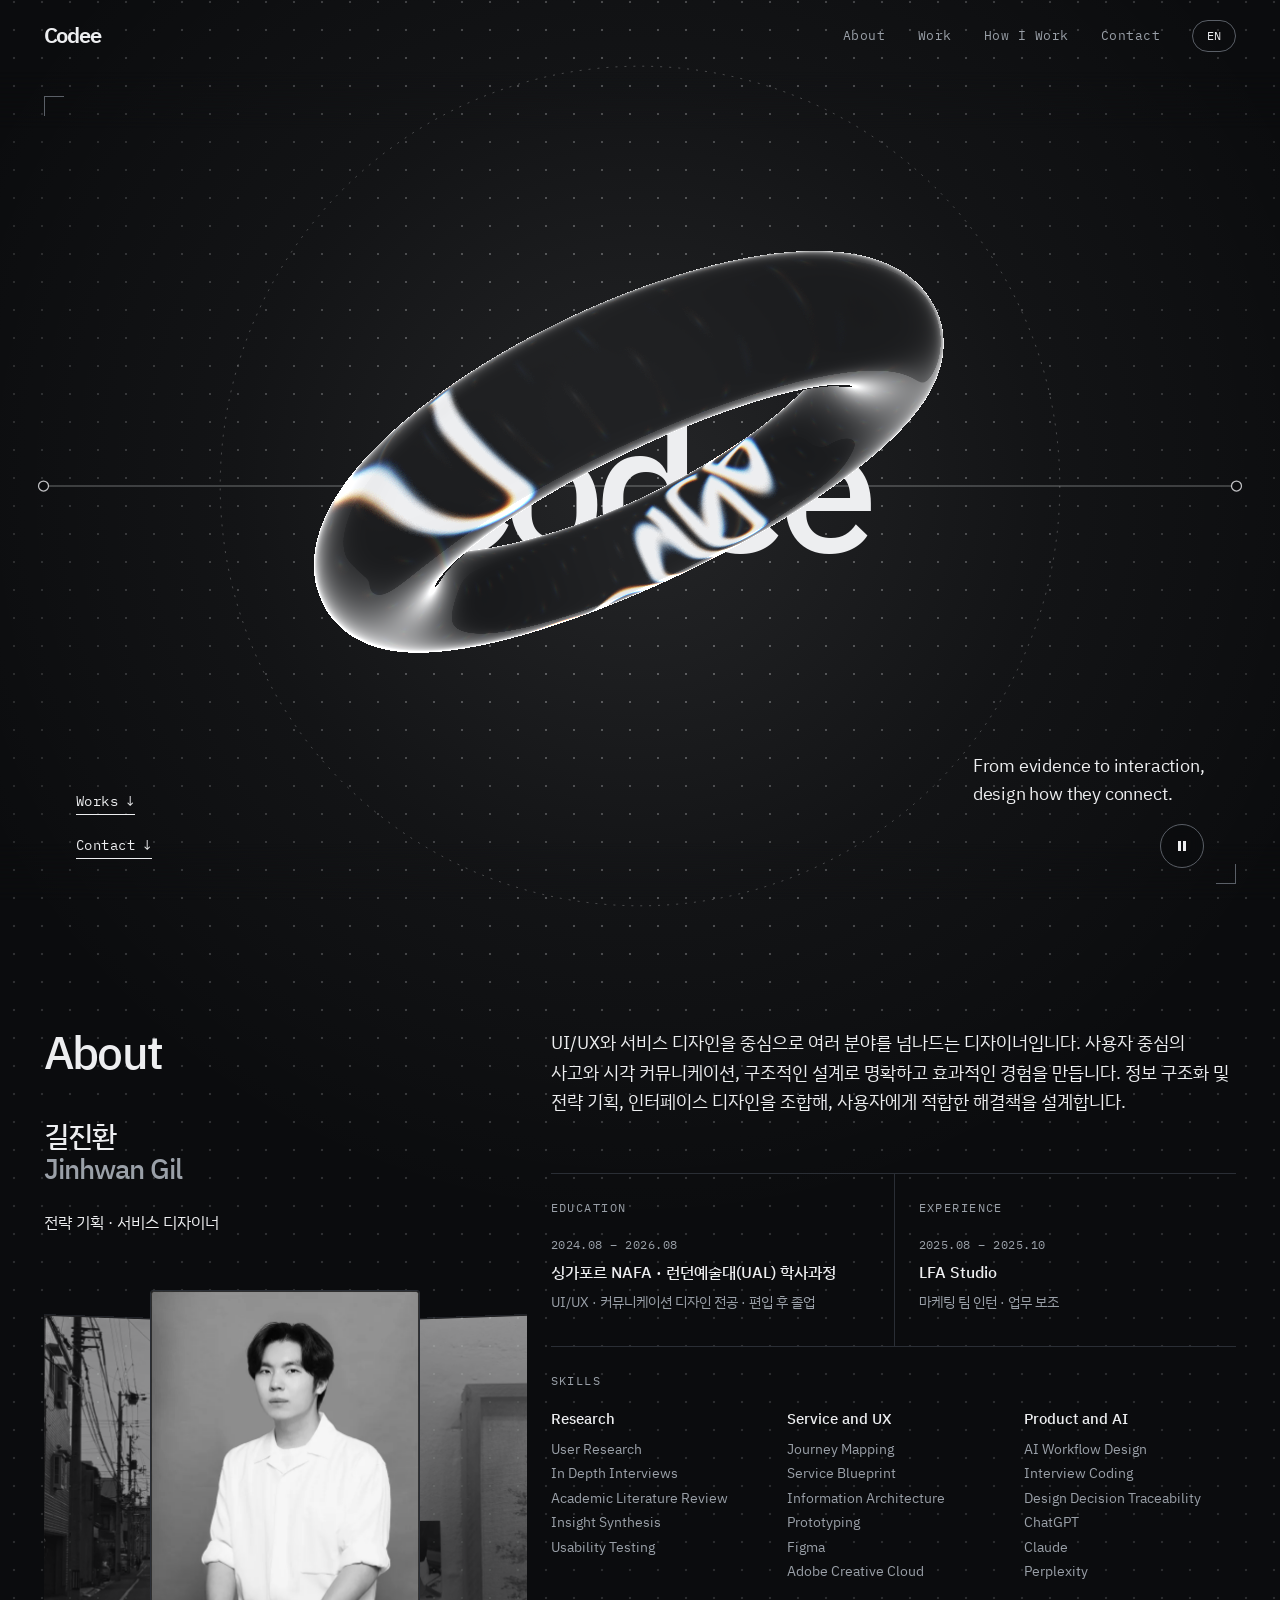
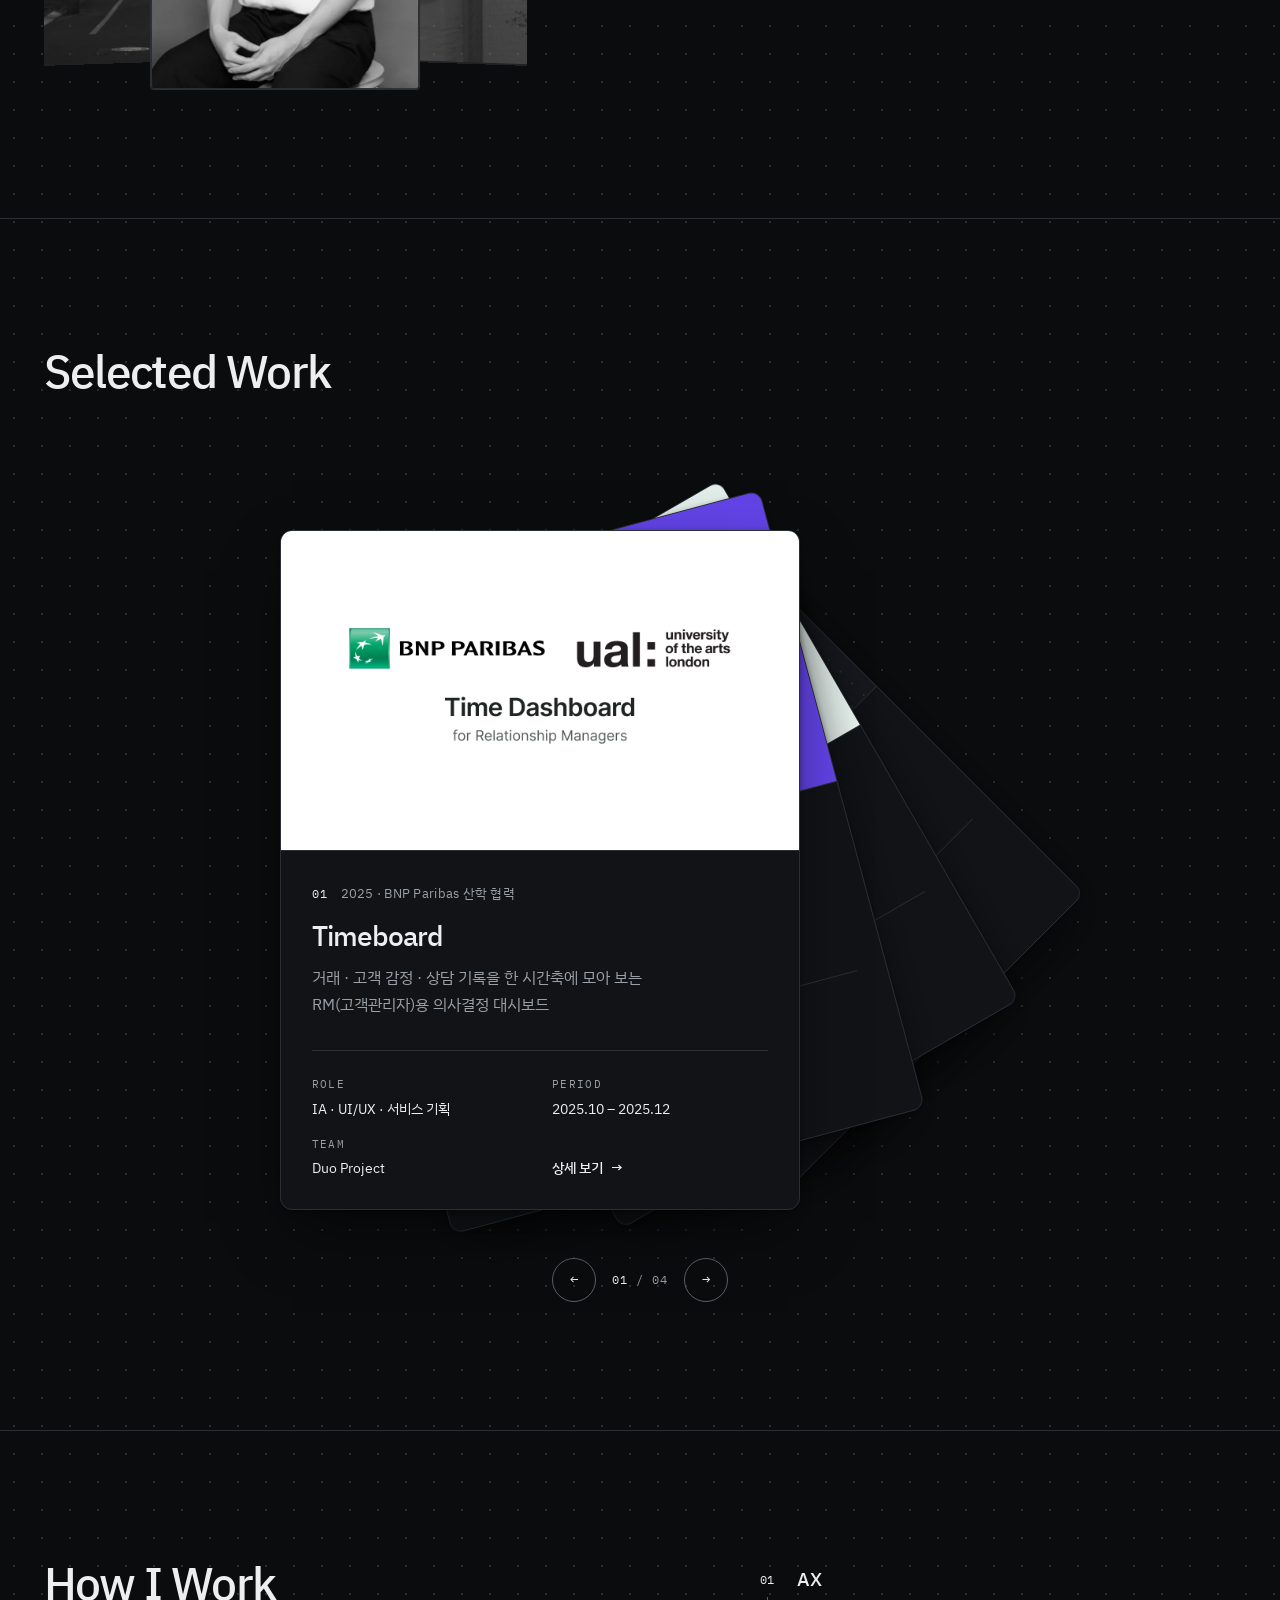
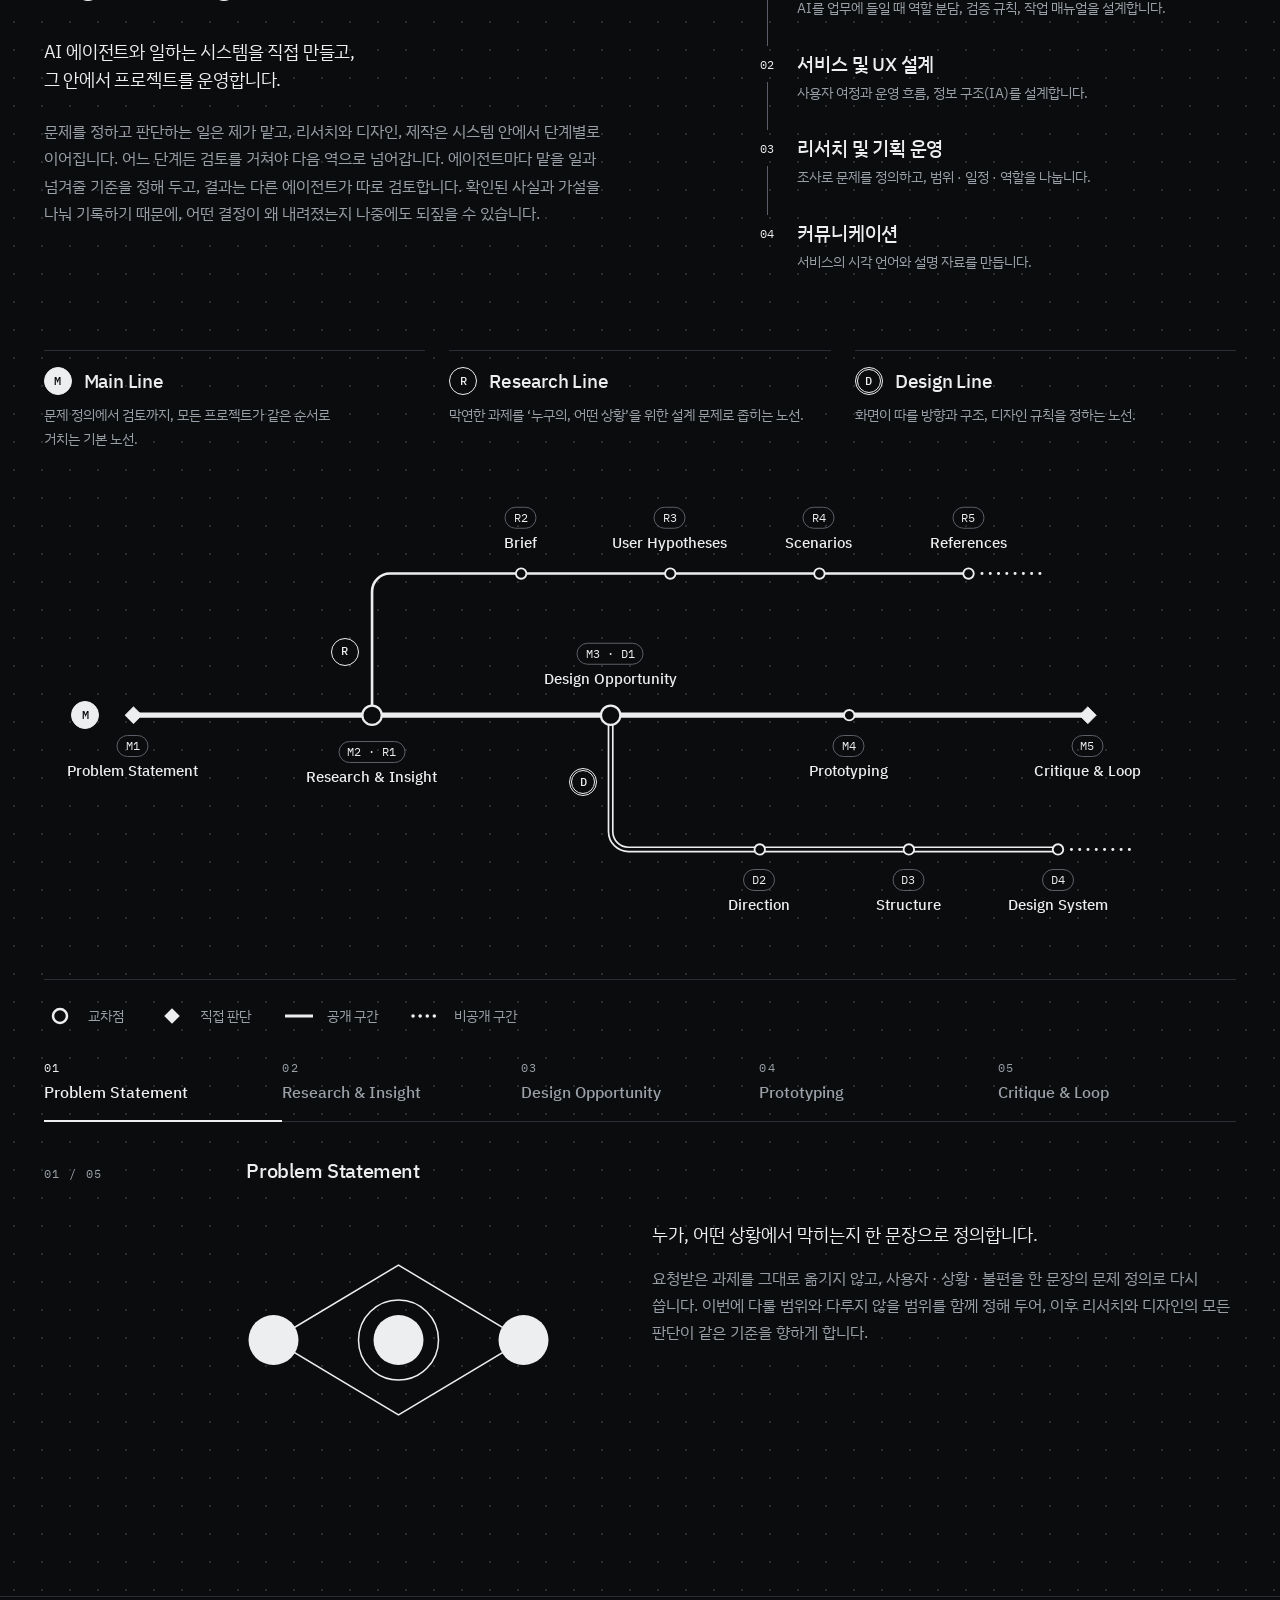
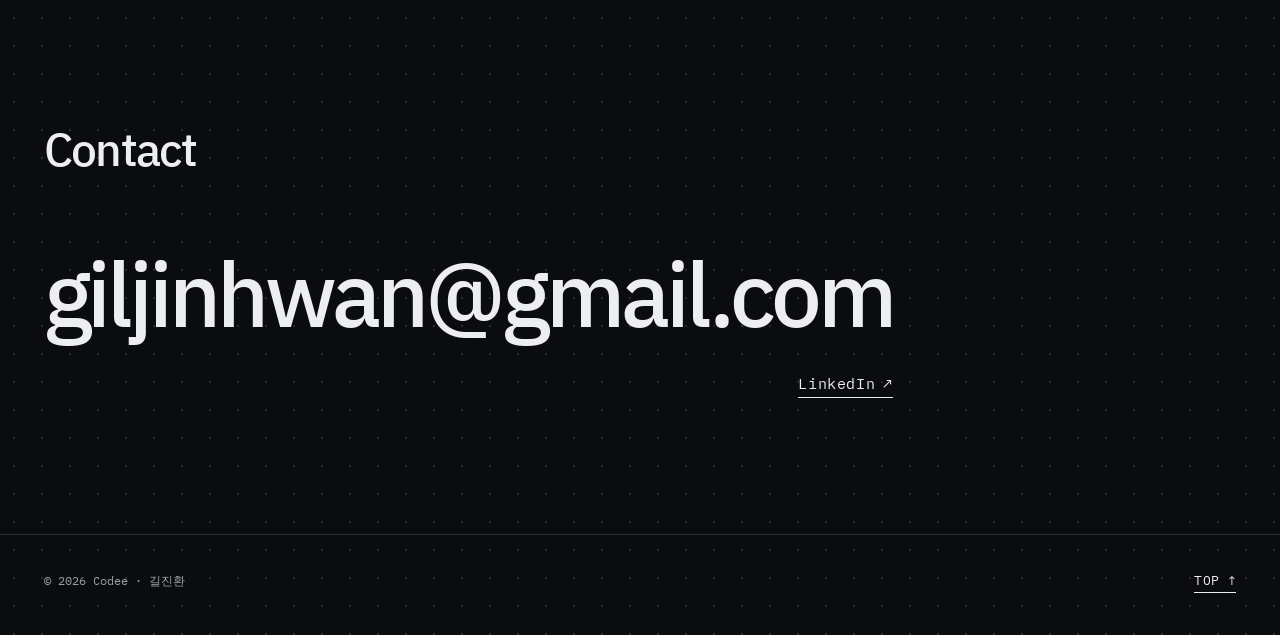
==== index.html @ a47cee91 "Publish Codee site Co-Authored-By: Claude Opus 5.5 <noreply@anthropic.com>" ====
<!doctype html>
<html lang="ko">
<head>
  <meta charset="utf-8">
  <meta name="viewport" content="width=device-width, initial-scale=1">
  <meta name="color-scheme" content="dark">
  <meta name="theme-color" content="#0B0C0E">
  <title>Codee — 길진환 · 전략 기획 · 서비스 디자이너</title>
  <meta name="description" content="문제의 근거부터 화면의 흐름까지, 연결을 설계합니다.">
  <meta property="og:type" content="website">
  <meta property="og:title" content="Codee — 길진환 · 전략 기획 · 서비스 디자이너">
  <meta property="og:description" content="문제의 근거부터 화면의 흐름까지, 연결을 설계합니다.">
  <meta property="og:locale" content="ko_KR">
  <meta property="og:url" content="https://jinhwan-ship-it.github.io/Codee_-Website/">
  <link rel="canonical" href="https://jinhwan-ship-it.github.io/Codee_-Website/">
  <link rel="alternate" hreflang="ko" href="https://jinhwan-ship-it.github.io/Codee_-Website/">
  <link rel="alternate" hreflang="en" href="https://jinhwan-ship-it.github.io/Codee_-Website/en/">
  <link rel="preconnect" href="https://fonts.googleapis.com">
  <link rel="preconnect" href="https://fonts.gstatic.com" crossorigin>
  <link rel="stylesheet" href="https://fonts.googleapis.com/css2?family=IBM+Plex+Mono:wght@400;500&family=IBM+Plex+Sans+KR:wght@400;500;600&display=swap">
  <link rel="stylesheet" href="assets/css/tokens.css">
  <link rel="stylesheet" href="assets/css/base.css">
  <link rel="stylesheet" href="assets/css/layout.css">
  <link rel="stylesheet" href="assets/css/motion.css">
  <script>document.documentElement.classList.add('js');</script>
</head>
<body>
  <a class="skip-link" href="#main">본문으로 건너뛰기</a>

  <header class="site-header" data-header>
    <div class="shell site-header__inner">
      <a class="wordmark" href="#top" aria-label="Codee 처음으로">Codee</a>
      <button class="menu-toggle" type="button" aria-expanded="false" aria-controls="site-nav" data-menu-toggle data-label-open="메뉴" data-label-close="닫기">
        <span class="menu-toggle__label">메뉴</span>
        <span class="menu-toggle__icon" aria-hidden="true"></span>
      </button>
      <nav class="site-nav" id="site-nav" aria-label="주 메뉴" data-menu>
        <ul class="site-nav__list">
          <li><a href="#about" data-nav>About</a></li>
          <li><a href="#work" data-nav>Work</a></li>
          <li><a href="#how" data-nav>How I Work</a></li>
          <li><a href="#contact" data-nav>Contact</a></li>
        </ul>
        <a class="lang-switch" href="en/" hreflang="en" lang="en"><span class="visually-hidden">English version — </span>EN</a>
      </nav>
    </div>
  </header>

  <main id="main">
    <section class="hero" id="top" aria-labelledby="hero-title" data-hero>
      <div class="hero__stage" data-glass-stage aria-hidden="true">
        <canvas class="hero__canvas" data-glass-canvas></canvas>
        <div class="hero__fallback" data-glass-fallback>
          <span class="hero__ring"></span>
        </div>
        <div class="hero__grab" data-glass-grab></div>
      </div>
      <h1 class="hero__title" id="hero-title" data-hero-title>Codee</h1>

      <div class="shell hero__frame">
        <p class="hero__lead" lang="en"><span class="line">From evidence to interaction,</span> <span class="line">design how they connect.</span></p>
        <ul class="hero__links">
          <li><a class="text-link" href="#work">Works<span aria-hidden="true">↓</span></a></li>
          <li><a class="text-link" href="#contact">Contact<span aria-hidden="true">↓</span></a></li>
        </ul>
        <button class="motion-toggle" type="button" aria-label="배경 모션 정지" data-motion-toggle data-label-pause="배경 모션 정지" data-label-play="배경 모션 재생" hidden>
          <span class="motion-toggle__icon" aria-hidden="true"></span>
        </button>
      </div>
    </section>

    <section class="section" id="about" aria-labelledby="about-title">
      <div class="shell profile">
        <div class="profile__id">
          <h2 class="section-title" id="about-title">About</h2>
          <p class="profile__name">길진환</p>
          <p class="profile__name-sub" lang="en">Jinhwan Gil</p>
          <p class="profile__role">전략 기획&nbsp;· 서비스 디자이너</p>
          <div class="gallery" data-gallery aria-hidden="true">
            <div class="gallery__card" data-gallery-card><img src="assets/img/about/photo-01.webp" alt="" width="270" height="400" loading="lazy" decoding="async" draggable="false"></div><div class="gallery__card" data-gallery-card><img src="assets/img/about/photo-02.webp" alt="" width="270" height="400" loading="lazy" decoding="async" draggable="false"></div><div class="gallery__card" data-gallery-card><img src="assets/img/about/photo-03.webp" alt="" width="270" height="400" loading="lazy" decoding="async" draggable="false"></div><div class="gallery__card" data-gallery-card><img src="assets/img/about/photo-04.webp" alt="" width="270" height="400" loading="lazy" decoding="async" draggable="false"></div><div class="gallery__card" data-gallery-card><img src="assets/img/about/photo-05.webp" alt="" width="270" height="400" loading="lazy" decoding="async" draggable="false"></div>
          </div>
        </div>
        <div class="profile__body">
          <p class="profile__desc">UI/UX와 서비스 디자인을 중심으로 여러 분야를 넘나드는 디자이너입니다. 사용자 중심의 사고와 시각 커뮤니케이션, 구조적인 설계로 명확하고 효과적인 경험을 만듭니다. 정보 구조화 및 전략 기획, 인터페이스 디자인을 조합해, 사용자에게 적합한 해결책을&nbsp;설계합니다.</p>
          <div class="profile__grid">
              <div class="profile__cell">
                <h3 class="profile__label">Education</h3>
                <p class="profile__period">2024.08 – 2026.08</p>
                <p class="profile__main">싱가포르 NAFA&nbsp;· <span class="nobr">런던예술대(UAL)</span>&nbsp;학사과정</p>
                <p class="profile__sub">UI/UX&nbsp;· 커뮤니케이션 디자인 전공&nbsp;· 편입&nbsp;후&nbsp;졸업</p>
              </div>
              <div class="profile__cell">
                <h3 class="profile__label">Experience</h3>
                <p class="profile__period">2025.08 – 2025.10</p>
                <p class="profile__main">LFA&nbsp;Studio</p>
                <p class="profile__sub">마케팅 팀 인턴&nbsp;· 업무&nbsp;보조</p>
              </div>
              <div class="profile__cell profile__cell--wide">
                <h3 class="profile__label">Skills</h3>
                <dl class="skills">
                  <div class="skills__group">
                    <dt>Research</dt>
                    <dd><ul class="skills__items"><li>User Research</li><li>In Depth Interviews</li><li>Academic Literature Review</li><li>Insight Synthesis</li><li>Usability Testing</li></ul></dd>
                  </div>
                  <div class="skills__group">
                    <dt>Service and UX</dt>
                    <dd><ul class="skills__items"><li>Journey Mapping</li><li>Service Blueprint</li><li>Information Architecture</li><li>Prototyping</li><li>Figma</li><li>Adobe Creative Cloud</li></ul></dd>
                  </div>
                  <div class="skills__group">
                    <dt>Product and AI</dt>
                    <dd><ul class="skills__items"><li>AI Workflow Design</li><li>Interview Coding</li><li>Design Decision Traceability</li><li>ChatGPT</li><li>Claude</li><li>Perplexity</li></ul></dd>
                  </div>
                </dl>
              </div>
          </div>
        </div>
      </div>
    </section>

    <section class="section" id="work" aria-labelledby="work-title">
      <div class="shell">
        <header class="section-head">
          <h2 class="section-title" id="work-title">Selected Work</h2>
        </header>

        <div class="work-stage" data-stack-stage>
          <ol class="work-list" data-stack>
          <li class="work-card">
            <div class="work-card__link work-card__link--viewer">
              <div class="work-card__media thumb" data-thumb><picture><source media="(max-width: 560px)" srcset="assets/img/work/timeboard/thumb-mobile.png" width="696" height="435"><img src="assets/img/work/timeboard/thumb.png" alt="BNP Paribas · UAL — Time Dashboard for Relationship Managers" width="1314" height="820" loading="lazy" decoding="async" draggable="false" data-slot></picture></div>
              <div class="work-card__body">
                <p class="work-card__index"><span aria-hidden="true">01</span>2025&nbsp;· BNP Paribas 산학&nbsp;협력</p>
                <h3 class="work-card__title">Timeboard</h3>
                <p class="work-card__summary"><span class="line">거래&nbsp;· 고객 감정&nbsp;· 상담 기록을 한&nbsp;시간축에 모아 보는</span> <span class="line"><span class="nowrap">RM(고객관리자)용</span> 의사결정&nbsp;대시보드</span></p>
                <div class="meta">
                  <dl class="meta__list"><div><dt>Role</dt><dd>IA&nbsp;· UI/UX&nbsp;· 서비스 기획</dd></div><div><dt>Period</dt><dd>2025.10 – 2025.12</dd></div><div><dt>Team</dt><dd>Duo Project</dd></div></dl>
                  <button class="work-card__more" type="button" data-viewer-open="timeboard" aria-haspopup="dialog">상세 보기<span class="work-card__arrow" aria-hidden="true">→</span></button>
                </div>
              </div>
            </div>
          </li>
          <li class="work-card">
            <div class="work-card__link work-card__link--viewer">
              <div class="work-card__media thumb" data-thumb><picture><source media="(max-width: 560px)" srcset="assets/img/work/joyn/thumb-mobile.png" width="696" height="435"><img src="assets/img/work/joyn/thumb.png" alt="Joyn — International Student Community Platform" width="1314" height="820" loading="lazy" decoding="async" draggable="false" data-slot></picture></div>
              <div class="work-card__body">
                <p class="work-card__index"><span aria-hidden="true">02</span>2026&nbsp;· 개인&nbsp;프로젝트</p>
                <h3 class="work-card__title">Joyn</h3>
                <p class="work-card__summary"><span class="line">유학생 3–5명이 일주일을 함께 보내고,</span> <span class="line">다음 주에도 함께할지 직접 정하는&nbsp;서비스</span></p>
                <div class="meta">
                  <dl class="meta__list"><div><dt>Role</dt><dd>서비스 디자인&nbsp;· UI/UX&nbsp;· 프로토타입</dd></div><div><dt>Period</dt><dd>2026.01 – 2026.04</dd></div><div><dt>Team</dt><dd>Solo Project</dd></div></dl>
                  <button class="work-card__more" type="button" data-viewer-open="joyn" aria-haspopup="dialog">상세 보기<span class="work-card__arrow" aria-hidden="true">→</span></button>
                </div>
              </div>
            </div>
          </li>
          <li class="work-card">
            <div class="work-card__link work-card__link--viewer">
              <div class="work-card__media thumb" data-thumb><picture><source media="(max-width: 560px)" srcset="assets/img/work/dogta/thumb-mobile.png" width="696" height="435"><img src="assets/img/work/dogta/thumb.png" alt="DogTa — Pet Care Service Project" width="1314" height="820" loading="lazy" decoding="async" draggable="false" data-slot></picture></div>
              <div class="work-card__body">
                <p class="work-card__index"><span aria-hidden="true">03</span>2026&nbsp;· 개인&nbsp;프로젝트</p>
                <h3 class="work-card__title">Dogta</h3>
                <p class="work-card__summary"><span class="line">훈련 기록에 설명과 질문을 연결해</span> <span class="line">보호자와 훈련사의 소통을 돕는 반려동물&nbsp;서비스</span></p>
                <div class="meta">
                  <dl class="meta__list"><div><dt>Role</dt><dd>서비스 디자인&nbsp;· UX 플로&nbsp;· 프로토타입</dd></div><div><dt>Period</dt><dd>2026.08 – 2026.09</dd></div><div><dt>Team</dt><dd>Solo Project</dd></div></dl>
                  <button class="work-card__more" type="button" data-viewer-open="dogta" aria-haspopup="dialog">상세 보기<span class="work-card__arrow" aria-hidden="true">→</span></button>
                </div>
              </div>
            </div>
          </li>
          <li class="work-card">
            <div class="work-card__link work-card__link--viewer">
              <div class="work-card__media thumb is-empty"></div>
              <div class="work-card__body">
                <p class="work-card__index"><span aria-hidden="true">04</span></p>
                <h3 class="work-card__title">Routeree</h3>
                <p class="work-card__summary">Lorem auriosm is making so waiting a&nbsp;moment</p>
                <div class="meta">
                  <dl class="meta__list"><div><dt>Role</dt><dd></dd></div><div><dt>Period</dt><dd></dd></div><div><dt>Team</dt><dd></dd></div></dl>
                  <button class="work-card__more" type="button" data-viewer-open="routeree" aria-haspopup="dialog">상세 보기<span class="work-card__arrow" aria-hidden="true">→</span></button>
                </div>
              </div>
            </div>
          </li>
          </ol>
          <div class="stack-nav" data-stack-nav hidden>
            <button class="stack-nav__btn" type="button" data-stack-prev aria-label="이전 프로젝트"><span aria-hidden="true">←</span></button>
            <p class="stack-nav__count" aria-hidden="true"><span data-stack-current>01</span> / 04</p>
            <button class="stack-nav__btn" type="button" data-stack-next aria-label="다음 프로젝트"><span aria-hidden="true">→</span></button>
          </div>
          <p class="visually-hidden" aria-live="polite" data-stack-status></p>
        </div>
      </div>
    </section>

    <section class="section" id="how" aria-labelledby="how-title">
      <div class="shell">
        <div class="how-head">
          <h2 class="section-title how-head__title" id="how-title">How I Work</h2>
          <div class="how-head__text">
            <p class="how-head__lead"><span class="line">AI 에이전트와 일하는 시스템을 직접 만들고,</span> <span class="line">그&nbsp;안에서 프로젝트를&nbsp;운영합니다.</span></p>
            <p class="how-head__body">문제를 정하고 판단하는 일은 제가 맡고, 리서치와 디자인, 제작은 시스템 안에서 단계별로 이어집니다. 어느 단계든 검토를 거쳐야 다음 역으로 넘어갑니다. 에이전트마다 맡을 일과 넘겨줄 기준을 정해 두고, 결과는 다른 에이전트가 따로 검토합니다. 확인된 사실과 가설을 나눠 기록하기 때문에, 어떤 결정이 왜 내려졌는지 나중에도 되짚을&nbsp;수&nbsp;있습니다.</p>
          </div>
          <ol class="do-list">
            <li class="do-item">
              <p class="do-item__index" aria-hidden="true">01</p>
              <h3 class="do-item__title">AX</h3>
              <p class="do-item__text">AI를 업무에 들일&nbsp;때 역할 분담, 검증 규칙, 작업 매뉴얼을&nbsp;설계합니다.</p>
            </li>
            <li class="do-item">
              <p class="do-item__index" aria-hidden="true">02</p>
              <h3 class="do-item__title">서비스 및 UX&nbsp;설계</h3>
              <p class="do-item__text">사용자 여정과 운영 흐름, 정보 <span class="nobr">구조(IA)를</span>&nbsp;설계합니다.</p>
            </li>
            <li class="do-item">
              <p class="do-item__index" aria-hidden="true">03</p>
              <h3 class="do-item__title">리서치 및 기획&nbsp;운영</h3>
              <p class="do-item__text">조사로 문제를 정의하고, 범위&nbsp;· 일정&nbsp;· 역할을&nbsp;나눕니다.</p>
            </li>
            <li class="do-item">
              <p class="do-item__index" aria-hidden="true">04</p>
              <h3 class="do-item__title">커뮤니케이션</h3>
              <p class="do-item__text">서비스의 시각 언어와 설명 자료를&nbsp;만듭니다.</p>
            </li>
          </ol>
        </div>
        <div class="linemap-area">
          <div class="linemap" role="group" aria-label="작업 시스템 노선도 일부 — 메인, 리서치, 디자인 세 노선" data-motion="draw" data-motion-state="static">
            <svg class="linemap__svg" viewBox="0 0 1600 580" aria-hidden="true" focusable="false">
            <path class="linemap__path line-m" pathLength="1" d="M120 290 H1400"/>
            <path class="linemap__path line-r" pathLength="1" d="M440 290 V124 A24 24 0 0 1 464 100 H1240"/>
            <path class="linemap__path line-d" pathLength="1" d="M760 290 V446 A24 24 0 0 0 784 470 H1360"/>
            <path class="linemap__path line-d-inner" pathLength="1" d="M760 290 V446 A24 24 0 0 0 784 470 H1360"/>
            <path class="segment-hidden line-r" d="M1258 100 H1340"/>
            <path class="segment-hidden line-d" d="M1378 470 H1460"/>
            <rect class="mark is-decision" data-mark="m1" x="112" y="282" width="16" height="16" transform="rotate(45 120 290)"/>
            <circle class="mark interchange" data-mark="m2" cx="440" cy="290" r="13"/>
            <circle class="mark interchange" data-mark="m3" cx="760" cy="290" r="13"/>
            <circle class="mark" data-mark="m4" cx="1080" cy="290" r="7"/>
            <rect class="mark is-decision" data-mark="m5" x="1392" y="282" width="16" height="16" transform="rotate(45 1400 290)"/>
            <circle class="mark" data-mark="r2" cx="640" cy="100" r="7"/>
            <circle class="mark" data-mark="r3" cx="840" cy="100" r="7"/>
            <circle class="mark" data-mark="r4" cx="1040" cy="100" r="7"/>
            <circle class="mark" data-mark="r5" cx="1240" cy="100" r="7"/>
            <circle class="mark" data-mark="d2" cx="960" cy="470" r="7"/>
            <circle class="mark" data-mark="d3" cx="1160" cy="470" r="7"/>
            <circle class="mark" data-mark="d4" cx="1360" cy="470" r="7"/>
            </svg>
            <div class="linemap__line line-m">
              <h3 class="linemap__title"><span class="line-badge">M</span><span class="linemap__name" lang="en">Main Line</span></h3>
              <p class="linemap__desc">문제 정의에서 검토까지, 모든 프로젝트가 같은 순서로 거치는 기본&nbsp;노선.</p>
              <span class="linemap__tag line-badge" aria-hidden="true" style="--x:3.5%;--y:50%">M</span>
              <ol class="linemap__stations">
                <li class="station is-below is-decision" data-station="m1" style="--x:7.5%;--y:50%"><span class="station__code">M1</span><span class="station__name" lang="en">Problem Statement</span></li>
                <li class="station is-below interchange" data-station="m2" style="--x:27.5%;--y:50%"><span class="station__code">M2&nbsp;· R1</span><span class="station__name" lang="en">Research &amp; Insight</span></li>
                <li class="station is-above interchange" data-station="m3" style="--x:47.5%;--y:50%"><span class="station__code">M3&nbsp;· D1</span><span class="station__name" lang="en">Design Opportunity</span></li>
                <li class="station is-below" data-station="m4" style="--x:67.5%;--y:50%"><span class="station__code">M4</span><span class="station__name" lang="en">Prototyping</span></li>
                <li class="station is-below is-decision" data-station="m5" style="--x:87.5%;--y:50%"><span class="station__code">M5</span><span class="station__name" lang="en">Critique &amp; Loop</span></li>
              </ol>
            </div>
            <div class="linemap__line line-r">
              <h3 class="linemap__title"><span class="line-badge">R</span><span class="linemap__name" lang="en">Research Line</span></h3>
              <p class="linemap__desc">막연한 과제를 ‘누구의, 어떤 상황’을 위한 설계 문제로 좁히는&nbsp;노선.</p>
              <span class="linemap__tag line-badge" aria-hidden="true" style="--x:25.25%;--y:35.34%">R</span>
              <ol class="linemap__stations">
                <li class="interchange" data-station="m2-r"><span class="station__code">M2&nbsp;· R1</span></li>
                <li class="station is-above" data-station="r2" style="--x:40%;--y:17.24%"><span class="station__code">R2</span><span class="station__name" lang="en">Brief</span></li>
                <li class="station is-above" data-station="r3" style="--x:52.5%;--y:17.24%"><span class="station__code">R3</span><span class="station__name" lang="en">User Hypotheses</span></li>
                <li class="station is-above" data-station="r4" style="--x:65%;--y:17.24%"><span class="station__code">R4</span><span class="station__name" lang="en">Scenarios</span></li>
                <li class="station is-above" data-station="r5" style="--x:77.5%;--y:17.24%"><span class="station__code">R5</span><span class="station__name" lang="en">References</span></li>
              </ol>
            </div>
            <div class="linemap__line line-d">
              <h3 class="linemap__title"><span class="line-badge">D</span><span class="linemap__name" lang="en">Design Line</span></h3>
              <p class="linemap__desc">화면이 따를 방향과 구조, 디자인 규칙을 정하는&nbsp;노선.</p>
              <span class="linemap__tag line-badge" aria-hidden="true" style="--x:45.25%;--y:65.52%">D</span>
              <ol class="linemap__stations">
                <li class="interchange" data-station="m3-d"><span class="station__code">M3&nbsp;· D1</span></li>
                <li class="station is-below" data-station="d2" style="--x:60%;--y:81.03%"><span class="station__code">D2</span><span class="station__name" lang="en">Direction</span></li>
                <li class="station is-below" data-station="d3" style="--x:72.5%;--y:81.03%"><span class="station__code">D3</span><span class="station__name" lang="en">Structure</span></li>
                <li class="station is-below" data-station="d4" style="--x:85%;--y:81.03%"><span class="station__code">D4</span><span class="station__name" lang="en">Design System</span></li>
              </ol>
            </div>
          </div>
          <ul class="linemap__legend">
            <li><svg class="legend-icon" viewBox="0 0 32 20" aria-hidden="true" focusable="false"><circle class="mark interchange" cx="16" cy="10" r="7"/></svg><span>교차점</span></li>
            <li><svg class="legend-icon" viewBox="0 0 32 20" aria-hidden="true" focusable="false"><rect class="mark is-decision" x="11" y="5" width="10" height="10" transform="rotate(45 16 10)"/></svg><span>직접 판단</span></li>
            <li><svg class="legend-icon" viewBox="0 0 32 20" aria-hidden="true" focusable="false"><path class="legend-line" d="M2 10 H30"/></svg><span>공개 구간</span></li>
            <li><svg class="legend-icon" viewBox="0 0 32 20" aria-hidden="true" focusable="false"><path class="legend-line segment-hidden" d="M3 10 H30"/></svg><span>비공개 구간</span></li>
          </ul>
        </div>

        <div class="steps" role="tablist" aria-label="작업 단계" data-tabs>
            <button class="steps__tab" type="button" role="tab" id="step-tab-1" aria-controls="step-panel-1" aria-selected="true" tabindex="0"><span class="steps__num">01</span><span class="steps__name" lang="en">Problem Statement</span></button>
            <button class="steps__tab" type="button" role="tab" id="step-tab-2" aria-controls="step-panel-2" aria-selected="false" tabindex="-1"><span class="steps__num">02</span><span class="steps__name" lang="en">Research &amp; Insight</span></button>
            <button class="steps__tab" type="button" role="tab" id="step-tab-3" aria-controls="step-panel-3" aria-selected="false" tabindex="-1"><span class="steps__num">03</span><span class="steps__name" lang="en">Design Opportunity</span></button>
            <button class="steps__tab" type="button" role="tab" id="step-tab-4" aria-controls="step-panel-4" aria-selected="false" tabindex="-1"><span class="steps__num">04</span><span class="steps__name" lang="en">Prototyping</span></button>
            <button class="steps__tab" type="button" role="tab" id="step-tab-5" aria-controls="step-panel-5" aria-selected="false" tabindex="-1"><span class="steps__num">05</span><span class="steps__name" lang="en">Critique &amp; Loop</span></button>
        </div>
        <div class="flow-panels">
          <div class="flow-panel" role="tabpanel" id="step-panel-1" aria-labelledby="step-tab-1" tabindex="0">
            <p class="flow-panel__num">01 / 05</p>
            <h3 class="flow-panel__title" lang="en">Problem Statement</h3>
            <svg class="step-icon" viewBox="0 0 122 96" style="--vb-w:122" aria-hidden="true" focusable="false"><polygon points="11,48 61,18 111,48 61,78"/><circle cx="61" cy="48" r="16"/><circle class="dot" cx="11" cy="48" r="10"/><circle class="dot" cx="111" cy="48" r="10"/><circle class="dot" cx="61" cy="48" r="10"/></svg>
            <div class="flow-panel__body">
              <p class="flow-panel__text">누가, 어떤 상황에서 막히는지 한&nbsp;문장으로&nbsp;정의합니다.</p>
              <p class="flow-panel__desc">요청받은 과제를 그대로 옮기지 않고, 사용자&nbsp;· 상황&nbsp;· 불편을 한&nbsp;문장의 문제 정의로 다시 씁니다. 이번에 다룰 범위와 다루지 않을 범위를 함께 정해 두어, 이후 리서치와 디자인의 모든 판단이 같은 기준을 향하게&nbsp;합니다.</p>
            </div>
          </div>
          <div class="flow-panel" role="tabpanel" id="step-panel-2" aria-labelledby="step-tab-2" tabindex="0" hidden>
            <p class="flow-panel__num">02 / 05</p>
            <h3 class="flow-panel__title" lang="en">Research &amp; Insight</h3>
            <svg class="step-icon" viewBox="0 0 89 96" style="--vb-w:89" aria-hidden="true" focusable="false"><circle cx="60" cy="32" r="21"/><path d="M45.2 46.8 L8 84"/><circle class="dot" cx="60" cy="11" r="6.5"/><circle class="dot" cx="81" cy="32" r="6.5"/><circle class="dot" cx="60" cy="53" r="6.5"/><circle class="dot" cx="39" cy="32" r="6.5"/><circle class="dot" cx="8" cy="84" r="6.5"/></svg>
            <div class="flow-panel__body">
              <p class="flow-panel__text">조사 결과를 확인된 사실과 가설로 나눠, 판단의 근거로&nbsp;만듭니다.</p>
              <p class="flow-panel__desc">사용자 인터뷰와 문헌 조사, 레퍼런스 분석에서 얻은 내용을 출처와 함께 정리합니다. 반복되는 행동과 불편을 묶어 인사이트로 도출하고, 아직 검증되지 않은 내용은 가설로 표시해 다음 단계에서&nbsp;확인합니다.</p>
            </div>
          </div>
          <div class="flow-panel" role="tabpanel" id="step-panel-3" aria-labelledby="step-tab-3" tabindex="0" hidden>
            <p class="flow-panel__num">03 / 05</p>
            <h3 class="flow-panel__title" lang="en">Design Opportunity</h3>
            <svg class="step-icon" viewBox="0 0 122 96" style="--vb-w:122" aria-hidden="true" focusable="false"><path d="M1 48 H121 M39 26 L83 70 M83 26 L39 70"/><circle class="dot" cx="61" cy="48" r="10"/></svg>
            <div class="flow-panel__body">
              <p class="flow-panel__text">인사이트에서 개선 기회를 고르고, 화면보다 흐름을 먼저&nbsp;설계합니다.</p>
              <p class="flow-panel__desc">정리된 인사이트 가운데 사용자 가치와 실현 가능성이 큰 지점을 디자인 기회로 정의합니다. 사용자 여정과 서비스 블루프린트로 사람&nbsp;· 운영&nbsp;· 시스템이 맞물리는 순서를 잡고, 정보 <span class="nobr">구조(IA)로</span> 화면 사이의 연결을&nbsp;설계합니다.</p>
            </div>
          </div>
          <div class="flow-panel" role="tabpanel" id="step-panel-4" aria-labelledby="step-tab-4" tabindex="0" hidden>
            <p class="flow-panel__num">04 / 05</p>
            <h3 class="flow-panel__title" lang="en">Prototyping</h3>
            <svg class="step-icon" viewBox="0 0 122 96" style="--vb-w:122" aria-hidden="true" focusable="false"><path d="M10 48 H112 M61 14 V82 M61 48 L43 31 M61 48 L79 31 M61 48 L43 65 M61 48 L79 65"/><circle class="dot" cx="10" cy="48" r="8.5"/><circle class="dot" cx="112" cy="48" r="8.5"/><circle class="dot" cx="61" cy="14" r="8.5"/><circle class="dot" cx="61" cy="82" r="8.5"/><circle class="dot" cx="43" cy="31" r="8.5"/><circle class="dot" cx="79" cy="31" r="8.5"/><circle class="dot" cx="43" cy="65" r="8.5"/><circle class="dot" cx="79" cy="65" r="8.5"/><circle class="dot" cx="61" cy="48" r="8.5"/></svg>
            <div class="flow-panel__body">
              <p class="flow-panel__text">핵심 흐름을 직접 눌러 볼&nbsp;수 있는 화면으로 만들어&nbsp;검증합니다.</p>
              <p class="flow-panel__desc">Figma와 코드 프로토타입으로 가장 중요한 흐름부터 구현하고, 직접 사용해 보며 막히는 지점을 찾습니다. 그&nbsp;과정에서 정한 시각 언어와 컴포넌트 규칙은 디자인 시스템으로 정리해, 화면이 늘어나도 일관되게 확장할&nbsp;수 있게&nbsp;합니다.</p>
            </div>
          </div>
          <div class="flow-panel" role="tabpanel" id="step-panel-5" aria-labelledby="step-tab-5" tabindex="0" hidden>
            <p class="flow-panel__num">05 / 05</p>
            <h3 class="flow-panel__title" lang="en">Critique &amp; Loop</h3>
            <svg class="step-icon" viewBox="0 0 88 96" style="--vb-w:88" aria-hidden="true" focusable="false"><rect x="7" y="11" width="74" height="74"/><circle class="dot" cx="7" cy="11" r="6"/><circle class="dot" cx="81" cy="11" r="6"/><circle class="dot" cx="7" cy="85" r="6"/><circle class="dot" cx="81" cy="85" r="6"/><circle class="dot" cx="25.5" cy="29.5" r="6"/><circle class="dot" cx="62.5" cy="29.5" r="6"/><circle class="dot" cx="25.5" cy="66.5" r="6"/><circle class="dot" cx="62.5" cy="66.5" r="6"/></svg>
            <div class="flow-panel__body">
              <p class="flow-panel__text">정해 둔 기준으로 점검하고, 결과를 다음 수정에&nbsp;반영합니다.</p>
              <p class="flow-panel__desc">사용성과 접근성, 구현 가능성을 기준으로 결과를 점검하고, 작업에 참여하지 않은 시선으로 한&nbsp;번 더&nbsp;검토합니다. 발견한 문제는 해당 단계로 되돌려 고치고, 바뀐 결정과 그&nbsp;이유를 기록해 다음 프로젝트의 기준으로&nbsp;삼습니다.</p>
            </div>
          </div>
        </div>
      </div>
    </section>

    <section class="section section--contact" id="contact" aria-labelledby="contact-title">
      <div class="shell">
        <header class="section-head">
          <h2 class="section-title" id="contact-title">Contact</h2>
        </header>
        <div class="contact__block">
          <p class="contact__email"><a href="mailto:giljinhwan@gmail.com">giljinhwan@gmail.com</a></p>
          <a class="text-link contact__link" href="https://www.linkedin.com/in/jinhwan-gil-2357b8343/" rel="noopener" target="_blank">LinkedIn<span class="visually-hidden"> (새 창)</span><span aria-hidden="true">↗</span></a>
        </div>
      </div>
    </section>
  </main>

  <footer class="site-footer">
    <div class="shell site-footer__inner">
      <p>© 2026 Codee&nbsp;· 길진환</p>
      <a class="text-link" href="#top">TOP<span aria-hidden="true">↑</span></a>
    </div>
  </footer>

  <div class="work-viewer work-viewer--deck" id="viewer-timeboard" role="dialog" aria-modal="true" aria-label="Timeboard" data-viewer="timeboard" hidden>
    <button class="work-viewer__close" type="button" data-viewer-close><span class="menu-toggle__label">닫기</span><span class="menu-toggle__icon" aria-hidden="true"></span></button>
    <ol class="work-viewer__deck" tabindex="0" aria-label="Timeboard 피치덱">
      <li><img src="assets/img/work/timeboard/deck/p01.jpg" alt="Timeboard 피치덱 1 / 23" width="2000" height="1125" loading="lazy" decoding="async"></li>
      <li><img src="assets/img/work/timeboard/deck/p02.jpg" alt="Timeboard 피치덱 2 / 23" width="2000" height="1125" loading="lazy" decoding="async"></li>
      <li><img src="assets/img/work/timeboard/deck/p03.jpg" alt="Timeboard 피치덱 3 / 23" width="2000" height="1125" loading="lazy" decoding="async"></li>
      <li><img src="assets/img/work/timeboard/deck/p04.jpg" alt="Timeboard 피치덱 4 / 23" width="2000" height="1125" loading="lazy" decoding="async"></li>
      <li><img src="assets/img/work/timeboard/deck/p05.jpg" alt="Timeboard 피치덱 5 / 23" width="2000" height="1125" loading="lazy" decoding="async"></li>
      <li><img src="assets/img/work/timeboard/deck/p06.jpg" alt="Timeboard 피치덱 6 / 23" width="2000" height="1125" loading="lazy" decoding="async"></li>
      <li><img src="assets/img/work/timeboard/deck/p07.jpg" alt="Timeboard 피치덱 7 / 23" width="2000" height="1125" loading="lazy" decoding="async"></li>
      <li><img src="assets/img/work/timeboard/deck/p08.jpg" alt="Timeboard 피치덱 8 / 23" width="2000" height="1125" loading="lazy" decoding="async"></li>
      <li><img src="assets/img/work/timeboard/deck/p09.jpg" alt="Timeboard 피치덱 9 / 23" width="2000" height="1125" loading="lazy" decoding="async"></li>
      <li><img src="assets/img/work/timeboard/deck/p10.jpg" alt="Timeboard 피치덱 10 / 23" width="2000" height="1125" loading="lazy" decoding="async"></li>
      <li><img src="assets/img/work/timeboard/deck/p11.jpg" alt="Timeboard 피치덱 11 / 23" width="2000" height="1125" loading="lazy" decoding="async"></li>
      <li><img src="assets/img/work/timeboard/deck/p12.jpg" alt="Timeboard 피치덱 12 / 23" width="2000" height="1125" loading="lazy" decoding="async"></li>
      <li><img src="assets/img/work/timeboard/deck/p13.jpg" alt="Timeboard 피치덱 13 / 23" width="2000" height="1125" loading="lazy" decoding="async"></li>
      <li><img src="assets/img/work/timeboard/deck/p14.jpg" alt="Timeboard 피치덱 14 / 23" width="2000" height="1125" loading="lazy" decoding="async"></li>
      <li><img src="assets/img/work/timeboard/deck/p15.jpg" alt="Timeboard 피치덱 15 / 23" width="2000" height="1125" loading="lazy" decoding="async"></li>
      <li><img src="assets/img/work/timeboard/deck/p16.jpg" alt="Timeboard 피치덱 16 / 23" width="2000" height="1125" loading="lazy" decoding="async"></li>
      <li><img src="assets/img/work/timeboard/deck/p17.jpg" alt="Timeboard 피치덱 17 / 23" width="2000" height="1125" loading="lazy" decoding="async"></li>
      <li><img src="assets/img/work/timeboard/deck/p18.jpg" alt="Timeboard 피치덱 18 / 23" width="2000" height="1125" loading="lazy" decoding="async"></li>
      <li><img src="assets/img/work/timeboard/deck/p19.jpg" alt="Timeboard 피치덱 19 / 23" width="2000" height="1125" loading="lazy" decoding="async"></li>
      <li><img src="assets/img/work/timeboard/deck/p20.jpg" alt="Timeboard 피치덱 20 / 23" width="2000" height="1125" loading="lazy" decoding="async"></li>
      <li><img src="assets/img/work/timeboard/deck/p21.jpg" alt="Timeboard 피치덱 21 / 23" width="2000" height="1125" loading="lazy" decoding="async"></li>
      <li><img src="assets/img/work/timeboard/deck/p22.jpg" alt="Timeboard 피치덱 22 / 23" width="2000" height="1125" loading="lazy" decoding="async"></li>
      <li><img src="assets/img/work/timeboard/deck/p23.jpg" alt="Timeboard 피치덱 23 / 23" width="2000" height="1125" loading="lazy" decoding="async"></li>
    </ol>
  </div>
  <div class="work-viewer work-viewer--deck" id="viewer-joyn" role="dialog" aria-modal="true" aria-label="Joyn" data-viewer="joyn" hidden>
    <button class="work-viewer__close" type="button" data-viewer-close><span class="menu-toggle__label">닫기</span><span class="menu-toggle__icon" aria-hidden="true"></span></button>
    <ol class="work-viewer__deck" tabindex="0" aria-label="Joyn 피치덱">
      <li><img src="assets/img/work/joyn/deck-ko/p01.jpg" alt="Joyn 피치덱 1 / 15" width="2000" height="1125" loading="lazy" decoding="async"></li>
      <li><img src="assets/img/work/joyn/deck-ko/p02.jpg" alt="Joyn 피치덱 2 / 15" width="2000" height="1125" loading="lazy" decoding="async"></li>
      <li><img src="assets/img/work/joyn/deck-ko/p03.jpg" alt="Joyn 피치덱 3 / 15" width="2000" height="1125" loading="lazy" decoding="async"></li>
      <li><img src="assets/img/work/joyn/deck-ko/p04.jpg" alt="Joyn 피치덱 4 / 15" width="2000" height="1125" loading="lazy" decoding="async"></li>
      <li><img src="assets/img/work/joyn/deck-ko/p05.jpg" alt="Joyn 피치덱 5 / 15" width="2000" height="1125" loading="lazy" decoding="async"></li>
      <li><img src="assets/img/work/joyn/deck-ko/p06.jpg" alt="Joyn 피치덱 6 / 15" width="2000" height="1125" loading="lazy" decoding="async"></li>
      <li><img src="assets/img/work/joyn/deck-ko/p07.jpg" alt="Joyn 피치덱 7 / 15" width="2000" height="1125" loading="lazy" decoding="async"></li>
      <li><img src="assets/img/work/joyn/deck-ko/p08.jpg" alt="Joyn 피치덱 8 / 15" width="2000" height="1125" loading="lazy" decoding="async"></li>
      <li><img src="assets/img/work/joyn/deck-ko/p09.jpg" alt="Joyn 피치덱 9 / 15" width="2000" height="1125" loading="lazy" decoding="async"></li>
      <li><img src="assets/img/work/joyn/deck-ko/p10.jpg" alt="Joyn 피치덱 10 / 15" width="2000" height="1125" loading="lazy" decoding="async"></li>
      <li><img src="assets/img/work/joyn/deck-ko/p11.jpg" alt="Joyn 피치덱 11 / 15" width="2000" height="1125" loading="lazy" decoding="async"></li>
      <li><img src="assets/img/work/joyn/deck-ko/p12.jpg" alt="Joyn 피치덱 12 / 15" width="2000" height="1125" loading="lazy" decoding="async"></li>
      <li><img src="assets/img/work/joyn/deck-ko/p13.jpg" alt="Joyn 피치덱 13 / 15" width="2000" height="1125" loading="lazy" decoding="async"></li>
      <li><img src="assets/img/work/joyn/deck-ko/p14.jpg" alt="Joyn 피치덱 14 / 15" width="2000" height="1125" loading="lazy" decoding="async"></li>
      <li><img src="assets/img/work/joyn/deck-ko/p15.jpg" alt="Joyn 피치덱 15 / 15" width="2000" height="1125" loading="lazy" decoding="async"><a class="work-viewer__hotspot" href="https://www.figma.com/design/AgO3JQutuAhqvDts0Ejyn2?node-id=36-291" target="_blank" rel="noopener" aria-label="주요 화면 12개 보기" style="left:4.61%;top:69.62%;width:14.90%;height:5.11%"></a><a class="work-viewer__hotspot" href="https://www.figma.com/design/AgO3JQutuAhqvDts0Ejyn2?node-id=29-2" target="_blank" rel="noopener" aria-label="초기 프로토타입 화면 보기" style="left:4.61%;top:74.99%;width:18.52%;height:5.11%"></a><a class="work-viewer__hotspot" href="https://www.figma.com/design/AgO3JQutuAhqvDts0Ejyn2?node-id=89-526&amp;autoplay-code-preview=89-526" target="_blank" rel="noopener" aria-label="직접 체험하기" style="left:4.61%;top:80.36%;width:11.25%;height:5.11%"></a><ul class="work-viewer__links"><li><a class="text-link" href="https://www.figma.com/design/AgO3JQutuAhqvDts0Ejyn2?node-id=36-291" target="_blank" rel="noopener">주요 화면 12개 보기<span aria-hidden="true">↗</span></a></li><li><a class="text-link" href="https://www.figma.com/design/AgO3JQutuAhqvDts0Ejyn2?node-id=29-2" target="_blank" rel="noopener">초기 프로토타입 화면 보기<span aria-hidden="true">↗</span></a></li><li><a class="text-link" href="https://www.figma.com/design/AgO3JQutuAhqvDts0Ejyn2?node-id=89-526&amp;autoplay-code-preview=89-526" target="_blank" rel="noopener">직접 체험하기<span aria-hidden="true">↗</span></a></li></ul></li>
    </ol>
  </div>
  <div class="work-viewer work-viewer--deck" id="viewer-dogta" role="dialog" aria-modal="true" aria-label="Dogta" data-viewer="dogta" hidden>
    <button class="work-viewer__close" type="button" data-viewer-close><span class="menu-toggle__label">닫기</span><span class="menu-toggle__icon" aria-hidden="true"></span></button>
    <ol class="work-viewer__deck" tabindex="0" aria-label="Dogta 피치덱">
      <li><img src="assets/img/work/dogta/deck-ko/p01.jpg" alt="Dogta 피치덱 1 / 14" width="2000" height="1125" loading="lazy" decoding="async"></li>
      <li><img src="assets/img/work/dogta/deck-ko/p02.jpg" alt="Dogta 피치덱 2 / 14" width="2000" height="1125" loading="lazy" decoding="async"></li>
      <li><img src="assets/img/work/dogta/deck-ko/p03.jpg" alt="Dogta 피치덱 3 / 14" width="2000" height="1125" loading="lazy" decoding="async"></li>
      <li><img src="assets/img/work/dogta/deck-ko/p04.jpg" alt="Dogta 피치덱 4 / 14" width="2000" height="1125" loading="lazy" decoding="async"></li>
      <li><img src="assets/img/work/dogta/deck-ko/p05.jpg" alt="Dogta 피치덱 5 / 14" width="2000" height="1125" loading="lazy" decoding="async"></li>
      <li><img src="assets/img/work/dogta/deck-ko/p06.jpg" alt="Dogta 피치덱 6 / 14" width="2000" height="1125" loading="lazy" decoding="async"></li>
      <li><img src="assets/img/work/dogta/deck-ko/p07.jpg" alt="Dogta 피치덱 7 / 14" width="2000" height="1125" loading="lazy" decoding="async"></li>
      <li><img src="assets/img/work/dogta/deck-ko/p08.jpg" alt="Dogta 피치덱 8 / 14" width="2000" height="1125" loading="lazy" decoding="async"></li>
      <li><img src="assets/img/work/dogta/deck-ko/p09.jpg" alt="Dogta 피치덱 9 / 14" width="2000" height="1125" loading="lazy" decoding="async"></li>
      <li><img src="assets/img/work/dogta/deck-ko/p10.jpg" alt="Dogta 피치덱 10 / 14" width="2000" height="1125" loading="lazy" decoding="async"></li>
      <li><img src="assets/img/work/dogta/deck-ko/p11.jpg" alt="Dogta 피치덱 11 / 14" width="2000" height="1125" loading="lazy" decoding="async"></li>
      <li><img src="assets/img/work/dogta/deck-ko/p12.jpg" alt="Dogta 피치덱 12 / 14" width="2000" height="1125" loading="lazy" decoding="async"></li>
      <li><img src="assets/img/work/dogta/deck-ko/p13.jpg" alt="Dogta 피치덱 13 / 14" width="2000" height="1125" loading="lazy" decoding="async"></li>
      <li><img src="assets/img/work/dogta/deck-ko/p14.jpg" alt="Dogta 피치덱 14 / 14" width="2000" height="1125" loading="lazy" decoding="async"></li>
    </ol>
  </div>
  <div class="work-viewer" id="viewer-routeree" role="dialog" aria-modal="true" aria-label="Routeree" aria-describedby="viewer-routeree-status" data-viewer="routeree" hidden>
    <button class="work-viewer__close" type="button" data-viewer-close><span class="menu-toggle__label">닫기</span><span class="menu-toggle__icon" aria-hidden="true"></span></button>
    <div class="work-viewer__body">
      <div class="work-viewer__stage" data-viewer-stage></div>
      <p class="work-viewer__status" id="viewer-routeree-status">Still Loading</p>
    </div>
  </div>
  <script src="assets/js/site.js" defer></script>
  <script src="assets/js/glass-icon.js" defer></script>
  <script src="assets/js/motion.js" defer></script>
</body>
</html>
---- assets/css/tokens.css ----
/* Codee — 토큰
 * 모노크롬(바탕 · 글자 · 보조 · 선 · 강한 선 + 표면 한 단계), IBM Plex Sans KR · IBM Plex Mono. 강조색 없음 — 강조는 Glass Icon의 굴절 · 반사가 맡는다.
 */
:root {
  color-scheme: dark;

  /* 디자인 1px — 1440까지 정확히 1px, 1440~1920은 화면 폭에 비례해 1.333px까지, 1920부터 고정.
     1440 시안을 큰 화면에서 같은 비율로 보이게 하는 기준. 고정 크기는 calc(N * var(--px))로 쓴다 */
  --px: clamp(1px, calc(100vw / 1440), 1.3334px);

  /* 색 — 대비(바탕 #0B0C0E 기준): fg 16.9 · muted 7.4 · line-strong 2.9(장식 경계용) */
  --c-bg: #0B0C0E;
  --c-surface: #111317;
  --c-surface-2: #16191E;
  --c-fg: #EDEEF0;
  --c-muted: #9AA0A8;
  --c-line: #2A2E35;
  --c-line-strong: #5A5F67;
  --c-focus: #EDEEF0;
  --c-glass-glow: rgba(237, 238, 240, 0.10);
  --c-dot: rgba(237, 238, 240, 0.14);
  --dim: rgb(11 12 14 / 0.92); /* 작업 화면(work-viewer) 뒤 딤 — 바탕 #0B0C0E 기반 */

  /* 글자 */
  --font-sans: "IBM Plex Sans KR", "IBM Plex Sans", system-ui, -apple-system, "Apple SD Gothic Neo", "Malgun Gothic", sans-serif;
  --font-mono: "IBM Plex Mono", ui-monospace, "SFMono-Regular", Menlo, Consolas, monospace;
  --fs-display: clamp(76px, 11vw, 208px);
  --fs-h2: clamp(36px, 3.6vw, 69px);
  --fs-h3: clamp(20px, 1.5vw, 29px);
  --fs-lead: clamp(18px, 1.3vw, 25px);
  --fs-body: calc(16 * var(--px));
  --fs-small: calc(14 * var(--px));
  --fs-label: calc(12 * var(--px));
  --lh-tight: 1.04;
  --lh-head: 1.2;
  --lh-body: 1.7;
  --tracking-display: -0.065em;
  --tracking-head: -0.035em;
  --tracking-label: 0.12em;

  /* 간격 — 4의 배수 */
  --s-1: calc(4 * var(--px));
  --s-2: calc(8 * var(--px));
  --s-3: calc(12 * var(--px));
  --s-4: calc(16 * var(--px));
  --s-5: calc(24 * var(--px));
  --s-6: calc(32 * var(--px));
  --s-7: calc(48 * var(--px));
  --s-8: calc(64 * var(--px));
  --s-9: calc(96 * var(--px));
  --s-10: calc(128 * var(--px));
  --s-11: calc(160 * var(--px));

  /* 틀 */
  --max: 1792px;
  --gutter: clamp(20px, 3.4vw, 65px);
  --header-h: calc(72 * var(--px));
  --radius: 2px;
  --hit: calc(44 * var(--px));

  /* 모션 — 효과별 값은 assets/css/motion.css 머리말 표 */
  --dur-fast: 160ms;
  --dur-panel: 180ms;
  --dur-menu: 220ms;
  --dur-reveal: 700ms;
  --dur-draw: 1200ms;
  --ease-out: cubic-bezier(0.2, 0.7, 0.2, 1);
  --ease-in-out: cubic-bezier(0.65, 0, 0.35, 1);
}

@media (max-width: 720px) {
  :root {
    --header-h: 64px;
  }
}
---- assets/css/base.css ----
/* Codee — 기본 */
*,
*::before,
*::after { box-sizing: border-box; }

/* 페이지 전체 바탕 = 첫 화면 모션 배경과 같은 28px 점 격자 — 첫 화면 시작점(헤더 아래)에 맞춰 구역이 바뀌어도 점이 이어진다.
   body가 아닌 html에 두어야 첫 화면 빛 층(.page-aura, z-index -1)이 바탕 위 · 본문 아래에 그려진다 */
html {
  background-color: var(--c-bg);
  background-image: radial-gradient(circle, var(--c-dot) 1px, transparent 1.6px);
  background-size: 28px 28px;
  background-position: 0 var(--header-h);
  color: var(--c-fg);
  -webkit-text-size-adjust: 100%;
  text-size-adjust: 100%;
  scroll-padding-top: calc(var(--header-h) + var(--s-4));
}

body {
  margin: 0;
  min-height: 100vh;
  color: var(--c-fg);
  font-family: var(--font-sans);
  font-size: var(--fs-body);
  line-height: var(--lh-body);
  word-break: keep-all;
  overflow-wrap: break-word;
  -webkit-font-smoothing: antialiased;
  -moz-osx-font-smoothing: grayscale;
  text-rendering: optimizeLegibility;
}

h1, h2, h3, p, ol, ul, dl, dd, figure { margin: 0; }
ol, ul { padding: 0; list-style: none; }
img, svg, canvas { display: block; max-width: 100%; }
img { height: auto; }
button { font: inherit; color: inherit; }
a { color: inherit; text-decoration: none; }

::selection { background: var(--c-fg); color: var(--c-bg); }

:focus { outline: none; }
:focus-visible {
  outline: 2px solid var(--c-focus);
  outline-offset: 4px;
  border-radius: var(--radius);
}

.nobr { white-space: nowrap; } /* 한글에 붙은 괄호 낱말을 한 덩어리로 */
.visually-hidden {
  position: absolute !important;
  width: 1px;
  height: 1px;
  padding: 0;
  margin: -1px;
  overflow: hidden;
  clip: rect(0 0 0 0);
  white-space: nowrap;
  border: 0;
}

.skip-link {
  position: absolute;
  left: var(--s-4);
  top: var(--s-4);
  z-index: 100;
  padding: var(--s-3) var(--s-4);
  background: var(--c-fg);
  color: var(--c-bg);
  font-size: var(--fs-small);
  transform: translateY(-200%);
}
.skip-link:focus-visible { transform: none; }

.shell {
  width: min(var(--max), calc(100% - var(--gutter) * 2));
  margin-inline: auto;
}

/* 링크 */
.text-link {
  display: inline-flex;
  align-items: center;
  gap: var(--s-2);
  min-height: var(--hit);
  font-family: var(--font-mono);
  font-size: calc(13 * var(--px));
  letter-spacing: 0.04em;
  color: var(--c-fg);
  background-image: linear-gradient(currentColor, currentColor);
  background-repeat: no-repeat;
  background-position: 0 calc(50% + 0.9em);
  background-size: 100% 1px;
}
.text-link:hover { color: #FFFFFF; }
---- assets/css/layout.css ----
/* Codee — 레이아웃 · 구역 */

/* ---------- 헤더 ---------- */
.site-header {
  position: sticky;
  top: 0;
  z-index: 50;
  height: var(--header-h);
  background-color: rgba(11, 12, 14, 0.78);
  -webkit-backdrop-filter: blur(14px) saturate(120%);
  backdrop-filter: blur(14px) saturate(120%);
}
/* 아래 선 대신 짧은 그라데이션으로 흐려진다 */
.site-header::after {
  content: "";
  position: absolute;
  left: 0;
  right: 0;
  top: 100%;
  height: var(--s-5);
  background: linear-gradient(rgba(11, 12, 14, 0.5), rgba(11, 12, 14, 0));
  pointer-events: none;
}
/* 첫 화면 위에서는 바탕을 비워 첫 화면 배경(빛 · 점선 원)이 헤더 밑까지 이어지게 — 첫 화면을 지나면 site.js가 .is-solid */
.js .site-header:not(.is-solid) {
  background-color: rgba(11, 12, 14, 0);
  -webkit-backdrop-filter: none;
  backdrop-filter: none;
}
.js .site-header:not(.is-solid)::after { opacity: 0; }
.site-header__inner {
  height: 100%;
  display: flex;
  align-items: center;
  justify-content: space-between;
  gap: var(--s-5);
}
.wordmark {
  display: inline-flex;
  align-items: center;
  min-height: var(--hit);
  font-size: calc(22 * var(--px));
  font-weight: 600;
  letter-spacing: -0.05em;
}
.site-nav {
  display: flex;
  align-items: center;
  gap: var(--s-6);
}
.site-nav__list {
  display: flex;
  align-items: center;
  gap: var(--s-6);
}
.site-nav__list a {
  position: relative;
  display: inline-flex;
  align-items: center;
  min-height: var(--hit);
  font-family: var(--font-mono);
  font-size: calc(13 * var(--px));
  letter-spacing: 0.04em;
  color: var(--c-muted);
}
.site-nav__list a:hover,
.site-nav__list a.is-current { color: var(--c-fg); }
.site-nav__list a::after {
  content: "";
  position: absolute;
  left: 0;
  right: 0;
  bottom: calc(9 * var(--px));
  height: 1px;
  background: currentColor;
  transform: scaleX(0);
  transform-origin: left center;
}
.site-nav__list a.is-current::after { transform: scaleX(1); }
.lang-switch {
  display: inline-flex;
  align-items: center;
  justify-content: center;
  min-width: var(--hit);
  min-height: calc(32 * var(--px));
  padding: 0 var(--s-3);
  border: 1px solid var(--c-line-strong);
  border-radius: 999px;
  font-family: var(--font-mono);
  font-size: calc(12 * var(--px));
  letter-spacing: 0.08em;
}
.lang-switch:hover { border-color: var(--c-fg); }
.lang-switch::before {
  /* 터치 영역 44 확보 */
  content: "";
  position: absolute;
  inset: -6px 0;
}
.lang-switch { position: relative; }

.menu-toggle,
.work-viewer__close {
  display: none;
  align-items: center;
  gap: var(--s-3);
  min-height: var(--hit);
  min-width: var(--hit);
  padding: 0 var(--s-2) 0 var(--s-3);
  margin-right: calc(var(--s-2) * -1);
  border: 0;
  background: transparent;
  font-family: var(--font-mono);
  font-size: calc(13 * var(--px));
  letter-spacing: 0.04em;
  cursor: pointer;
}
.menu-toggle__icon {
  position: relative;
  width: 18px;
  height: 10px;
}
.menu-toggle__icon::before,
.menu-toggle__icon::after {
  content: "";
  position: absolute;
  left: 0;
  width: 100%;
  height: 1.5px;
  background: currentColor;
}
.menu-toggle__icon::before { top: 0; }
.menu-toggle__icon::after { bottom: 0; }
.menu-toggle[aria-expanded="true"] .menu-toggle__icon::before,
.work-viewer__close .menu-toggle__icon::before { top: 4.25px; transform: rotate(45deg); }
.menu-toggle[aria-expanded="true"] .menu-toggle__icon::after,
.work-viewer__close .menu-toggle__icon::after { bottom: 4.25px; transform: rotate(-45deg); }

/* ---------- 히어로 ---------- */
.hero {
  position: relative;
  isolation: isolate;
  display: grid;
  min-height: max(calc(100svh - var(--header-h)), 560px);
  overflow: hidden;

  /* 유리 고리 지름 — motion.js가 실제 값으로 덮어쓴다(대체 화면 · JS 없음은 이 근삿값) */
  --ring-d: min(calc(max(100svh - var(--header-h), 560px) * 0.78), 84vw);
  /* 고리 · Codee를 무대 가운데에서 올리는 거리 — 모바일만(아래 720px), motion.js의 유리 고리도 같은 값 */
  --ring-lift: 0px;
}
@media (max-width: 720px) {
  .hero { --ring-lift: calc(var(--header-h) / 2); } /* 처음 연 화면(헤더 포함) 한가운데 */
}
.hero__stage {
  position: absolute;
  inset: 0;
  z-index: -1;
  pointer-events: none;
  /* 바탕 점 격자는 html이 같은 자리에 깐다 — 무대는 비워 둔다 */
}
.hero__canvas {
  position: absolute;
  inset: 0;
  width: 100%;
  height: 100%;
  /* 위아래 끝을 흐려 칸 밖 빛 층(.page-aura)과 이어지게 — 고리(무대 높이 78%)에는 닿지 않는 폭 */
  -webkit-mask-image: linear-gradient(to bottom, transparent 0, #000 7%, #000 93%, transparent 100%);
  mask-image: linear-gradient(to bottom, transparent 0, #000 7%, #000 93%, transparent 100%);
}

/* 첫 화면 배경판(motion.js drawPlate)의 빛 · 점선 원 · 고리 근처 밝은 점을 칸 밖(헤더 밑 · About 위쪽)까지 이어 그리는 층.
   motion.js가 고리 중심(--aura-x · --aura-y, 문서 기준)과 반지름(--aura-r)을 넣고, 값은 drawPlate와 같다 */
.page-aura {
  position: absolute;
  left: 0;
  top: 0;
  z-index: -1;
  width: 100%;
  height: calc(var(--aura-y) + var(--aura-r) * 3.3);
  overflow: hidden;
  pointer-events: none;
  background-image: radial-gradient(circle at var(--aura-x) var(--aura-y),
    rgba(237, 238, 240, 0.10) calc(var(--aura-r) * 0.2),
    rgba(237, 238, 240, 0.035) calc(var(--aura-r) * 1.25),
    rgba(237, 238, 240, 0) calc(var(--aura-r) * 2.3));
}
.page-aura[hidden] { display: none; }
/* 고리 근처 밝은 점: 바탕 점(0.14) 위에 겹쳐 0.14 + 0.32 × exp(-2.4d²), d = 거리 / 2.2R 가 되게 */
.page-aura::before {
  content: "";
  position: absolute;
  inset: 0;
  background-image: radial-gradient(circle, rgba(237, 238, 240, 0.372) 1px, transparent 1.6px);
  background-size: 28px 28px;
  background-position: 0 var(--header-h);
  -webkit-mask-image: radial-gradient(circle at var(--aura-x) var(--aura-y),
    #000 0, rgba(0, 0, 0, 0.86) calc(var(--aura-r) * 0.55), rgba(0, 0, 0, 0.55) calc(var(--aura-r) * 1.1),
    rgba(0, 0, 0, 0.26) calc(var(--aura-r) * 1.65), rgba(0, 0, 0, 0.09) calc(var(--aura-r) * 2.2),
    rgba(0, 0, 0, 0.024) calc(var(--aura-r) * 2.75), transparent calc(var(--aura-r) * 3.3));
  mask-image: radial-gradient(circle at var(--aura-x) var(--aura-y),
    #000 0, rgba(0, 0, 0, 0.86) calc(var(--aura-r) * 0.55), rgba(0, 0, 0, 0.55) calc(var(--aura-r) * 1.1),
    rgba(0, 0, 0, 0.26) calc(var(--aura-r) * 1.65), rgba(0, 0, 0, 0.09) calc(var(--aura-r) * 2.2),
    rgba(0, 0, 0, 0.024) calc(var(--aura-r) * 2.75), transparent calc(var(--aura-r) * 3.3));
}
.page-aura__ring {
  position: absolute;
  inset: 0;
  width: 100%;
  height: 100%;
}
.page-aura__ring circle {
  fill: none;
  stroke: rgba(237, 238, 240, 0.26);
  stroke-width: 1;
  stroke-dasharray: 2 7;
}
.hero__grab {
  position: absolute;
  left: 0;
  top: 0;
  width: 0;
  height: 0;
  border-radius: 50%;
  pointer-events: auto;
  cursor: grab;
  touch-action: pan-y;
  -webkit-tap-highlight-color: transparent;
}
.hero__grab:active { cursor: grabbing; }
.hero__fallback {
  position: absolute;
  inset: 0;
  display: none;
}
html:not(.js) .hero__fallback,
.hero__stage.is-fallback .hero__fallback { display: block; }
.hero__stage.is-fallback .hero__canvas,
.hero__stage.is-fallback .hero__grab { display: none; }
.hero__ring {
  position: absolute;
  left: 50%;
  top: calc(50% - var(--ring-lift));
  width: var(--ring-d);
  aspect-ratio: 1;
  transform: translate(-50%, -50%);
  border-radius: 50%;
  border: calc(var(--ring-d) * 0.075) solid rgba(237, 238, 240, 0.06);
  box-shadow:
    inset 0 0 0 1px rgba(237, 238, 240, 0.32),
    0 0 0 1px rgba(237, 238, 240, 0.22),
    0 0 140px rgba(237, 238, 240, 0.07);
}

/* 고리 한가운데의 Codee — 유리가 살아 있으면 같은 글자를 배경판에 그려 유리가 굴절시킨다 */
.hero__title {
  position: absolute;
  left: 50%;
  top: calc(50% - var(--ring-lift));
  z-index: 1;
  font-size: calc(var(--ring-d) * 0.28);
  font-weight: 500;
  line-height: 1;
  letter-spacing: var(--tracking-display);
  white-space: nowrap;
  transform: translate(-50%, -50%);
  pointer-events: none;
}
.hero.is-wordmark-drawn .hero__title { opacity: 0; }

.hero__frame {
  position: relative;
  z-index: 2;
  display: grid;
  grid-template-columns: minmax(0, 1fr) auto;
  grid-template-rows: 1fr auto auto;
  grid-template-areas:
    ". ."
    "links lead"
    "links toggle";
  column-gap: var(--s-6);
  row-gap: var(--s-4);
  padding: var(--s-8) var(--s-6) var(--s-6);
  pointer-events: none;
}
.hero__frame > * { pointer-events: auto; }
/* 모서리 꺾쇠: 좌상단 · 우하단 */
.hero__frame::before,
.hero__frame::after {
  content: "";
  position: absolute;
  width: calc(20 * var(--px));
  height: calc(20 * var(--px));
  border: 0 solid var(--c-line-strong);
  pointer-events: none;
}
.hero__frame::before { left: 0; top: var(--s-5); border-left-width: 1px; border-top-width: 1px; }
.hero__frame::after { right: 0; bottom: var(--s-4); border-right-width: 1px; border-bottom-width: 1px; }

.hero__lead {
  grid-area: lead;
  justify-self: end;
  font-size: var(--fs-lead);
  line-height: 1.55;
  letter-spacing: -0.01em;
}
.hero__lead .line,
.how-head__lead .line,
.work-card__summary .line { display: block; }
.hero__links {
  grid-area: links;
  align-self: end;
  display: grid;
  justify-items: start;
}
.hero__links .text-link { font-size: calc(14 * var(--px)); }
.motion-toggle {
  grid-area: toggle;
  justify-self: end;
  display: inline-flex;
  align-items: center;
  justify-content: center;
  width: var(--hit);
  height: var(--hit);
  padding: 0;
  border: 1px solid var(--c-line-strong);
  border-radius: 999px;
  background: rgba(11, 12, 14, 0.6);
  -webkit-backdrop-filter: blur(8px);
  backdrop-filter: blur(8px);
  cursor: pointer;
}
.motion-toggle[hidden] { display: none; }
.motion-toggle:hover { border-color: var(--c-fg); }
.motion-toggle__icon {
  position: relative;
  width: calc(10 * var(--px));
  height: calc(10 * var(--px));
}
/* 재생 중: 일시정지 두 막대 / 정지 중: 재생 삼각형 */
.motion-toggle__icon::before,
.motion-toggle__icon::after {
  content: "";
  position: absolute;
  top: 0;
  width: calc(3 * var(--px));
  height: calc(10 * var(--px));
  background: currentColor;
}
.motion-toggle__icon::before { left: calc(1 * var(--px)); }
.motion-toggle__icon::after { right: calc(1 * var(--px)); }
.motion-toggle[data-paused="true"] .motion-toggle__icon::before {
  left: calc(2 * var(--px));
  width: 0;
  height: 0;
  background: none;
  border-style: solid;
  border-width: calc(5 * var(--px)) 0 calc(5 * var(--px)) calc(9 * var(--px));
  border-color: transparent transparent transparent currentColor;
}
.motion-toggle[data-paused="true"] .motion-toggle__icon::after { display: none; }

/* ---------- 공통 구역 ---------- */
.section {
  padding-block: clamp(96px, 10vw, 192px);
  border-bottom: 1px solid var(--c-line);
}
.section-head {
  display: grid;
  grid-template-columns: repeat(12, minmax(0, 1fr));
  column-gap: var(--s-5);
  align-items: end;
  margin-bottom: clamp(48px, 5vw, 96px);
}
.section-title {
  grid-column: 1 / span 7;
  font-size: var(--fs-h2);
  font-weight: 500;
  line-height: 1.02;
  letter-spacing: var(--tracking-head);
}

/* ---------- About ---------- */
.profile {
  display: grid;
  grid-template-columns: repeat(12, minmax(0, 1fr));
  column-gap: var(--s-5);
  row-gap: var(--s-8);
}
.profile__id { grid-column: 1 / span 5; }
.profile__id .section-title { margin-bottom: clamp(32px, 3.4vw, 66px); }
.profile__name,
.profile__name-sub {
  font-size: clamp(26px, 2.2vw, 42px);
  font-weight: 500;
  line-height: 1.2;
  letter-spacing: var(--tracking-head);
}
.profile__name-sub { color: var(--c-muted); }
.profile__role {
  margin-top: var(--s-5);
  font-size: calc(16 * var(--px));
  line-height: 1.5;
}
.profile__body { grid-column: 6 / span 7; }

/* 사진 자리 — 270×400 카드 커버플로(가운데 한 장 + 양옆 기울어진 카드), 글자 없음 */
.gallery {
  --g-w: calc(270 * var(--px));
  --g-h: calc(400 * var(--px));
  --g-shift: calc(128 * var(--px));
  position: relative;
  height: var(--g-h);
  margin-top: clamp(48px, 4.4vw, 85px);
  overflow: hidden;
  perspective: calc(1200 * var(--px));
  touch-action: pan-y;
  user-select: none;
}
.gallery__card {
  position: absolute;
  left: 50%;
  top: 0;
  width: var(--g-w);
  height: var(--g-h);
  margin-left: calc(var(--g-w) / -2);
  overflow: hidden;
  border: 1px solid var(--c-line);
  border-radius: 3px;
  background-color: var(--c-surface-2);
  background-image: radial-gradient(circle, rgba(237, 238, 240, 0.12) 1px, transparent 1.6px);
  background-size: 20px 20px;
  background-position: 10px 10px;
  opacity: 0;
  transform: scale(0.72);
  cursor: pointer;
}
.gallery__card img { display: block; width: 100%; height: 100%; object-fit: cover; pointer-events: none; -webkit-user-drag: none; } /* 끌어 넘기기를 이미지가 가로채지 않게 */
/* 빈 자리: 십자 기준선 */
.gallery__card:empty::before,
.gallery__card:empty::after {
  content: "";
  position: absolute;
  background: var(--c-line);
}
.gallery__card:empty::before { left: 50%; top: 24px; bottom: 24px; width: 1px; }
.gallery__card:empty::after { top: 50%; left: 24px; right: 24px; height: 1px; }
.gallery__card[data-pos="0"] { z-index: 3; opacity: 1; transform: none; cursor: default; }
.gallery__card[data-pos="-1"] { z-index: 2; opacity: 0.6; transform: translateX(calc(var(--g-shift) * -1)) scale(0.86) rotateY(12deg); }
.gallery__card[data-pos="1"] { z-index: 2; opacity: 0.6; transform: translateX(var(--g-shift)) scale(0.86) rotateY(-12deg); }
.gallery__card[data-pos="-2"] { z-index: 1; transform: translateX(calc(var(--g-shift) * -1.7)) scale(0.72) rotateY(16deg); }
.gallery__card[data-pos="2"] { z-index: 1; transform: translateX(calc(var(--g-shift) * 1.7)) scale(0.72) rotateY(-16deg); }
/* JS 없음: 가운데 한 장만 */
html:not(.js) .gallery__card:first-child { opacity: 1; transform: none; }
.profile__desc {
  max-width: 38em;
  font-size: var(--fs-lead);
  line-height: 1.65;
  text-wrap: pretty;
}
.profile__grid {
  display: grid;
  grid-template-columns: repeat(2, minmax(0, 1fr));
  margin-top: clamp(48px, 4.4vw, 85px);
  border-top: 1px solid var(--c-line);
}
.profile__cell { padding: var(--s-5) var(--s-5) var(--s-6) 0; }
.profile__cell:nth-child(2) {
  padding-left: var(--s-5);
  border-left: 1px solid var(--c-line);
}
.profile__cell--wide {
  grid-column: 1 / -1;
  padding-right: 0;
  border-top: 1px solid var(--c-line);
}
.profile__label {
  font-family: var(--font-mono);
  font-size: var(--fs-label);
  font-weight: 400;
  letter-spacing: var(--tracking-label);
  text-transform: uppercase;
  color: var(--c-muted);
}
.profile__period {
  margin-top: var(--s-4);
  font-family: var(--font-mono);
  font-size: var(--fs-label);
  letter-spacing: 0.04em;
  color: var(--c-muted);
}
.profile__main {
  margin-top: var(--s-1);
  font-weight: 500;
}
.profile__sub {
  margin-top: var(--s-1);
  font-size: var(--fs-small);
  color: var(--c-muted);
}
.skills {
  display: grid;
  grid-template-columns: repeat(3, minmax(0, 1fr));
  gap: var(--s-5);
  margin-top: var(--s-4);
}
.skills dt {
  font-size: calc(15 * var(--px));
  font-weight: 500;
  line-height: 1.4;
}
.skills__items {
  margin-top: var(--s-2);
  font-size: var(--fs-small);
  line-height: 1.75;
  color: var(--c-muted);
}

/* ---------- Selected Work ---------- */
.work-list {
  display: grid;
  grid-template-columns: repeat(2, minmax(0, 1fr));
  gap: var(--s-5);
}
.work-card__link {
  display: flex;
  flex-direction: column;
  height: 100%;
  border: 1px solid var(--c-line);
  border-radius: var(--radius);
  background: var(--c-surface);
}
.work-card__link:hover { border-color: var(--c-line-strong); }
.work-card__link:focus-visible { outline-offset: 6px; }
.thumb {
  position: relative;
  aspect-ratio: 16 / 10;
  overflow: hidden;
  border-bottom: 1px solid var(--c-line);
  background-color: var(--c-surface-2);
  background-image: radial-gradient(circle, rgba(237, 238, 240, 0.12) 1px, transparent 1.6px);
  background-size: 20px 20px;
  background-position: 10px 10px;
}
.thumb picture { display: block; width: 100%; height: 100%; }
.thumb img {
  width: 100%;
  height: 100%;
  object-fit: cover;
}
.thumb.is-empty img { display: none; }
/* 이미지가 아직 없을 때: 십자 기준선만(글자 · 가짜 화면 없음) */
.thumb.is-empty::before,
.thumb.is-empty::after {
  content: "";
  position: absolute;
  background: var(--c-line);
}
.thumb.is-empty::before { left: 50%; top: 24px; bottom: 24px; width: 1px; }
.thumb.is-empty::after { top: 50%; left: 24px; right: 24px; height: 1px; }
.work-card__body {
  display: flex;
  flex-direction: column;
  flex: 1;
  padding: clamp(24px, 2.4vw, 46px);
}
.work-card__index {
  font-size: calc(13 * var(--px));
  letter-spacing: 0.02em;
  color: var(--c-muted);
}
.work-card__index span {
  margin-right: var(--s-3);
  font-family: var(--font-mono);
  font-size: var(--fs-label);
  letter-spacing: var(--tracking-label);
  color: var(--c-fg);
}
.work-card__title {
  margin-top: var(--s-4);
  font-size: clamp(28px, 2.2vw, 42px);
  font-weight: 500;
  line-height: 1.1;
  letter-spacing: var(--tracking-head);
}
.work-card__summary {
  margin-top: var(--s-3);
  margin-bottom: var(--s-6);
  max-width: 36em;
  color: var(--c-muted);
  text-wrap: pretty;
}
/* Role · Period · Team 세 칸 + 네 번째 칸에 상세 보기 */
.meta {
  display: grid;
  grid-template-columns: repeat(2, minmax(0, 1fr));
  grid-template-rows: auto auto;
  gap: var(--s-4) var(--s-5);
  margin-top: auto;
  padding-top: var(--s-5);
  border-top: 1px solid var(--c-line);
}
.meta__list {
  grid-column: 1 / -1;
  grid-row: 1 / span 2;
  display: grid;
  grid-template-columns: repeat(2, minmax(0, 1fr));
  grid-template-columns: subgrid;
  grid-template-rows: auto auto;
  grid-template-rows: subgrid;
  gap: var(--s-4) var(--s-5);
}
.meta dt {
  font-family: var(--font-mono);
  font-size: calc(11 * var(--px));
  letter-spacing: var(--tracking-label);
  text-transform: uppercase;
  color: var(--c-muted);
}
.meta dd {
  min-height: 1.5em; /* 아직 비어 있는 칸도 다른 카드와 같은 줄 높이 */
  margin-top: var(--s-1);
  font-size: var(--fs-small);
  line-height: 1.5;
  text-wrap: balance;
}
.work-card__more {
  grid-column: 2;
  grid-row: 2;
  align-self: end;
  display: inline-flex;
  align-items: center;
  gap: var(--s-2);
  font-size: var(--fs-small);
  font-weight: 500;
  line-height: 1.5;
}
.work-card__arrow { display: inline-block; }
/* 진행 중 카드: 상세 보기가 작업 화면을 여는 버튼 — 다른 카드의 글자 모양 그대로 */
button.work-card__more {
  padding: 0;
  border: 0;
  background: transparent;
  color: inherit;
  font-family: inherit;
  cursor: pointer;
}
/* 다른 카드(카드 전체가 링크)처럼 카드 어디를 눌러도 열리게: 버튼의 누르는 자리를 카드 전체로 늘린다 */
.work-card__link--viewer { position: relative; }
.work-card__link--viewer .work-card__more::after {
  content: "";
  position: absolute;
  inset: 0;
  z-index: 1;
  border-radius: inherit;
}
/* 초점 표시도 다른 카드처럼 카드 둘레에 */
@supports selector(:has(*)) {
  .work-card__link--viewer .work-card__more:focus-visible { outline: none; }
  .work-card__link--viewer:has(.work-card__more:focus-visible) {
    outline: 2px solid var(--c-focus);
    outline-offset: 6px;
  }
}

/* ---------- 작업 화면(work-viewer) — 화면 전체 딤 + 가운데 모션 + 아래 한 줄 + 우측 상단 닫기 ----------
   링 바깥 지름(--viewer-ring) — 무대는 정사각, 링 ≈ 무대 × 5.8 ÷ distance(site.js 8) */
.work-viewer {
  --viewer-ring: calc(260 * var(--px));
  --viewer-stage: calc(var(--viewer-ring) * 8 / 5.8);
  position: fixed;
  inset: 0;
  z-index: 100;
  display: grid;
  place-items: center;
  padding: env(safe-area-inset-top) env(safe-area-inset-right) env(safe-area-inset-bottom) env(safe-area-inset-left);
  background: var(--dim);
  opacity: 0;
}
.work-viewer[hidden] { display: none; }
.work-viewer.is-open { opacity: 1; }
.work-viewer__close {
  display: inline-flex;
  position: fixed;
  top: max(calc((var(--header-h) - var(--hit)) / 2), env(safe-area-inset-top));
  right: max(var(--gutter), env(safe-area-inset-right));
  margin-right: calc(var(--s-2) * -1);
  color: var(--c-fg);
}
.work-viewer__body {
  display: flex;
  flex-direction: column;
  align-items: center;
}
.work-viewer__stage {
  position: relative;
  width: var(--viewer-stage);
  height: var(--viewer-stage);
  max-width: 100vw;
  max-height: 100vw;
}
/* 링 아래 끝 → 글자 32px: 무대 안 링 아래 빈자리((무대 − 링) / 2)만큼 끌어올린다 · 글자는 카드 번호(01 / 04)와 같은 토큰 */
.work-viewer__status {
  margin-top: calc(var(--s-6) - (var(--viewer-stage) - var(--viewer-ring)) / 2);
  font-family: var(--font-mono);
  font-size: var(--fs-label);
  letter-spacing: 0.08em;
  color: var(--c-muted);
}
/* 피치덱 뷰어: 쪽 이미지를 위아래로 이어 원스크롤 · 뒤 페이지는 잠기고 이 화면만 스크롤. 쪽 이미지는 숨겨진 동안 받지 않는다(loading=lazy) */
.work-viewer--deck {
  display: block;
  overflow-y: auto;
  overscroll-behavior: contain;
  -webkit-overflow-scrolling: touch;
}
.work-viewer__deck {
  width: min(100% - var(--gutter) * 2, calc(1200 * var(--px)));
  margin-inline: auto;
  padding-block: var(--header-h) var(--s-8);
  display: grid;
  row-gap: var(--s-4);
  list-style: none;
}
.work-viewer__deck:focus-visible { outline-offset: -2px; }
.work-viewer__deck[data-quiet-focus]:focus-visible { outline: none; }
.work-viewer__deck > li { position: relative; }
/* PDF 안의 링크 — 쪽 그림 속 글자 위에 눌리는 자리 */
.work-viewer__hotspot { position: absolute; border-radius: var(--radius); }
.work-viewer__hotspot:hover { background: var(--c-glass-glow); }
.work-viewer__links { display: none; list-style: none; }
.work-viewer__deck img {
  display: block;
  width: 100%;
  height: auto;
  background: var(--c-surface);
}
/* 쪽이 밑으로 지나가도 닫기가 또렷하게 — 스크롤 내내 우측 상단에 고정 */
.work-viewer--deck .work-viewer__close {
  z-index: 1; /* 쪽(position: relative)이 뒤에 오므로 그 위에 */
  right: max(var(--gutter), env(safe-area-inset-right));
  margin-right: 0;
  padding: 0 var(--s-3) 0 var(--s-4);
  border: 1px solid var(--c-line-strong);
  border-radius: 999px;
  background: var(--dim);
}
html.is-viewer-open { overflow: hidden; }
html.is-viewer-open body,
html.is-viewer-open .site-header { padding-right: var(--viewer-gap, 0px); }

/* ---------- Selected Work 스와이프 스택(Originkit Swipe Stack 값) ----------
   JS가 없으면 위 2열 그리드 그대로. JS가 있으면 카드를 겹쳐 부채꼴로 펼치고, 맨 위 카드를 끌거나 버튼으로 넘긴다. */
.work-stage {
  --card-w: 520;
  --card-h: 680;
  --stack-x: 200;   /* 맨 뒤 카드의 가로 이동(xOffset) */
  --stack-tilt: -45;  /* 맨 뒤 카드의 기울기(tiltAngle, deg) */
  position: relative;
}
.js .work-stage { padding-top: calc(72 * var(--px)); }
.js #work { overflow-x: clip; } /* 부채꼴 뒤 카드는 화면 끝까지 보이고, 가로 스크롤은 생기지 않게 */
.js .work-list[data-stack] {
  display: block;
  position: relative;
  width: calc(var(--card-w) * var(--px));
  max-width: 100%;
  height: min(calc(var(--card-h) * var(--px)), max(calc(var(--card-h) * 1px), calc(100svh - var(--s-6)))); /* 창이 낮아도 카드가 화면 높이를 넘지 않게 — 1440 이하는 그대로 */
  margin-inline: auto;
  translate: calc(var(--stack-x) * var(--px) / -2) 0;
  perspective: calc(1000 * var(--px));
  touch-action: pan-y;
}
.js .work-list[data-stack] > .work-card {
  position: absolute;
  inset: 0;
  border-radius: calc(12 * var(--px));
  box-shadow:
    0 2px 6px rgba(0, 0, 0, 0.32),
    0 26px 60px -14px rgba(0, 0, 0, 0.6);
  transform-origin: 50% 50%;
  will-change: transform;
  user-select: none;
  -webkit-user-select: none;
}
.js .work-list[data-stack] > .work-card.is-top { cursor: grab; }
.js .work-list[data-stack] > .work-card.is-dragging { cursor: grabbing; }
.js .work-list[data-stack] > .work-card:not(.is-top) { cursor: pointer; }
.js .work-list[data-stack] .work-card__link {
  height: 100%;
  overflow: hidden;
  border-radius: inherit;
}
.js .work-list[data-stack] .work-card__link img { -webkit-user-drag: none; }
.stack-nav {
  display: flex;
  align-items: center;
  justify-content: center;
  gap: var(--s-4);
  margin-top: var(--s-7);
}
.stack-nav[hidden] { display: none; }
.stack-nav__btn {
  display: inline-flex;
  align-items: center;
  justify-content: center;
  width: var(--hit);
  height: var(--hit);
  padding: 0;
  border: 1px solid var(--c-line-strong);
  border-radius: 999px;
  background: transparent;
  font-family: var(--font-mono);
  font-size: calc(14 * var(--px));
  cursor: pointer;
}
.stack-nav__btn:hover { border-color: var(--c-fg); }
.stack-nav__count {
  min-width: 4.5em;
  font-family: var(--font-mono);
  font-size: var(--fs-label);
  letter-spacing: 0.08em;
  text-align: center;
  color: var(--c-muted);
}
.stack-nav__count span { color: var(--c-fg); }

/* ---------- How I Work — 머리(제목 · 하는 일 01–04 · 문장) ---------- */
.how-head {
  display: grid;
  grid-template-columns: repeat(12, minmax(0, 1fr));
  grid-template-rows: auto 1fr;
  column-gap: var(--s-5);
  row-gap: var(--s-6);
  margin-bottom: clamp(64px, 6vw, 116px);
}
/* 왼쪽: 제목 → 문장 두 줄 → 부가 설명 / 오른쪽: 하는 일 01–04 */
.how-head__title { grid-column: 1 / span 6; grid-row: 1; }
.how-head__text { grid-column: 1 / span 6; grid-row: 2; }
.how-head__lead {
  font-size: var(--fs-lead);
  line-height: 1.55;
  letter-spacing: -0.01em;
}
.how-head__body {
  margin-top: var(--s-5);
  max-width: 44em;
  color: var(--c-muted);
  text-wrap: pretty;
}
.do-list {
  grid-column: 8 / span 5;
  grid-row: 1 / span 2;
  align-self: start;
  padding-top: var(--s-2);
}
.do-item {
  position: relative;
  display: grid;
  grid-template-columns: calc(28 * var(--px)) minmax(0, 1fr);
  column-gap: var(--s-4);
  padding-bottom: var(--s-6);
}
.do-item:last-child { padding-bottom: 0; }
/* 번호 사이를 잇는 세로선 */
.do-item::before {
  content: "";
  position: absolute;
  left: calc(14 * var(--px));
  top: calc(30 * var(--px));
  bottom: calc(6 * var(--px));
  width: 1px;
  background: var(--c-line-strong);
}
.do-item:last-child::before { display: none; }
.do-item__index {
  grid-column: 1;
  grid-row: 1 / span 2;
  font-family: var(--font-mono);
  font-size: var(--fs-label);
  line-height: calc(25 * var(--px));
  letter-spacing: 0.04em;
  text-align: center;
  color: var(--c-fg);
}
.do-item__title {
  grid-column: 2;
  font-size: calc(19 * var(--px));
  font-weight: 500;
  line-height: 1.3;
  letter-spacing: -0.01em;
}
.do-item__text {
  grid-column: 2;
  margin-top: var(--s-1);
  max-width: 30em;
  font-size: var(--fs-small);
  color: var(--c-muted);
  text-wrap: pretty;
}

.flow-panels { border-top: 1px solid var(--c-line); }
.flow-panel {
  display: grid;
  grid-template-columns: repeat(12, minmax(0, 1fr));
  column-gap: var(--s-5);
  align-items: baseline;
  padding-block: var(--s-6) var(--s-2);
}
.flow-panel[hidden] { display: none; }
.flow-panel__num {
  grid-column: 1 / span 2;
  grid-row: 1;
  font-family: var(--font-mono);
  font-size: var(--fs-label);
  letter-spacing: var(--tracking-label);
  color: var(--c-muted);
}
/* 윗줄: 번호 · 제목 / 아랫줄: 픽토그램(제목 글자 왼쪽 끝) | 본문(윗선 = 그림 윗선) */
.flow-panel__title {
  grid-column: 3 / span 4;
  grid-row: 1;
  font-size: var(--fs-h3);
  font-weight: 500;
  letter-spacing: -0.02em;
}
.step-icon {
  grid-column: 3 / span 4;
  grid-row: 2;
  align-self: start;
  display: block;
  width: calc(var(--vb-w) * 2.5 * var(--px)); /* 좌표 높이 96의 2.5배 = 240 — 칸이 더 좁으면 칸 폭에 맞춰 줄어듦 */
  max-width: 100%;
  height: auto;
  aspect-ratio: var(--vb-w) / 96;
  margin-top: var(--s-6);
  overflow: visible;
  fill: none;
  stroke: var(--c-fg);
  stroke-width: 1.5;
}
.step-icon > * { vector-effect: non-scaling-stroke; } /* 그림이 커져도 선은 1.5px 그대로, 점만 함께 커짐(같게) */
.step-icon .dot { fill: var(--c-fg); stroke: none; }
/* 아랫줄 오른쪽: 한 줄 요약 → 설명 3~4줄 */
.flow-panel__body { grid-column: 7 / span 6; grid-row: 2; align-self: start; margin-top: var(--s-6); }
.flow-panel__text {
  font-size: var(--fs-lead);
  line-height: 1.6;
  text-wrap: pretty;
}
.flow-panel__desc {
  margin-top: var(--s-4);
  max-width: 40em;
  color: var(--c-muted);
  text-wrap: pretty;
}

/* ---------- Contact ---------- */
.section--contact { border-bottom: 0; }
/* 메일 주소 폭만큼의 묶음 — LinkedIn은 그 아래 오른쪽 끝에 맞춘다 */
.contact__block {
  display: inline-grid;
  justify-items: end;
  row-gap: var(--s-3);
  max-width: 100%;
}
.contact__block .contact__email { justify-self: stretch; }
.contact__email {
  font-size: clamp(25px, 7vw, 134px);
  font-weight: 500;
  line-height: 1.05;
  letter-spacing: -0.045em;
}
.contact__email a {
  display: inline-block;
  padding-block: calc(10 * var(--px));
  background-image: linear-gradient(currentColor, currentColor);
  background-repeat: no-repeat;
  background-position: 0 100%;
  background-size: 0% 2px;
}
.contact__email a:hover { background-size: 100% 2px; }
.contact__link { font-size: calc(15 * var(--px)); }

/* ---------- 푸터 ---------- */
.site-footer { border-top: 1px solid var(--c-line); }
.site-footer__inner {
  display: flex;
  align-items: center;
  justify-content: space-between;
  gap: var(--s-4);
  padding-block: var(--s-5) var(--s-6);
  font-family: var(--font-mono);
  font-size: calc(12 * var(--px));
  color: var(--c-muted);
}

/* ================= 반응형 ================= */
@media (max-width: 1100px) {
  .flow-panel__title,
  .step-icon { grid-column: 3 / span 4; }
  .flow-panel__body { grid-column: 7 / span 6; }
}

@media (max-width: 900px) {
  .work-list { grid-template-columns: minmax(0, 1fr); }
  .section-title { grid-column: 1 / -1; }
  .profile__id,
  .profile__body { grid-column: 1 / -1; }
  .gallery { max-width: 560px; margin-inline: auto; }
  .profile { row-gap: var(--s-7); }
  .how-head { row-gap: var(--s-6); }
  .how-head { grid-template-rows: none; }
  .how-head__title,
  .how-head__text,
  .do-list { grid-column: 1 / -1; grid-row: auto; }
  .do-list { margin-top: var(--s-4); padding-top: 0; }
  .flow-panel__num,
  .flow-panel__title,
  .step-icon,
  .flow-panel__body { grid-column: 1 / -1; grid-row: auto; }
  .flow-panel__title { margin-top: var(--s-2); }
  /* 세로 한 줄: 그림 높이 180(데스크톱의 0.75) · 가운데 정렬 · 제목 ↔ 그림 ↔ 본문 24px씩 */
  .step-icon { width: calc(var(--vb-w) * 1.875px); margin: var(--s-5) auto var(--s-2); }
  .flow-panel__body { margin-top: var(--s-4); }
  .work-card__summary .line { display: inline; }
  .work-card__summary { text-wrap: balance; } /* 한 줄 설명은 데스크톱만 두 줄 고정, 좁은 화면은 흘리되 외톨이 단어 없이 */
}

@media (max-width: 900px) {
  .work-stage { --card-w: 460; --card-h: 640; --stack-x: 120; --stack-tilt: -30; }
  .work-viewer { --viewer-ring: 220px; }
  /* 쪽이 작아 그림 속 글자는 누르기 어렵다 — 쪽 아래 글자 링크로 */
}
@media (max-width: 560px) {
  .work-viewer { --viewer-ring: 180px; }
  .gallery { --g-shift: 96px; }
  .work-stage { --card-w: 300; --card-h: 600; --stack-x: 44; --stack-tilt: -16; }
  .js .work-stage { padding-top: 48px; }
  .js .work-list[data-stack] .meta { grid-template-columns: repeat(2, minmax(0, 1fr)); grid-template-rows: auto auto; }
  .js .work-list[data-stack] .meta__list { grid-row: 1 / span 2; grid-template-columns: repeat(2, minmax(0, 1fr)); grid-template-columns: subgrid; grid-template-rows: auto auto; grid-template-rows: subgrid; }
  .js .work-list[data-stack] .work-card__more { grid-column: 2; grid-row: 2; padding-top: 0; }
}

/* 쪽 위 눌리는 자리는 900px 이하와 터치 기기에서 44px 글자 링크로 대신한다 */
@media (max-width: 900px), (pointer: coarse) {
  .work-viewer__hotspot { display: none; }
  .work-viewer__links { display: grid; justify-items: start; padding-top: var(--s-3); }
}

@media (max-width: 720px) {
  .menu-toggle { display: inline-flex; }
  .js .site-nav {
    position: absolute;
    top: 100%;
    left: 0;
    right: 0;
    display: grid;
    gap: 0;
    padding: var(--s-2) var(--gutter) var(--s-5);
    background: var(--c-bg);
    border-bottom: 1px solid var(--c-line);
    visibility: hidden;
    opacity: 0;
    transform: translateY(-8px);
  }
  .js .site-nav.is-open {
    visibility: visible;
    opacity: 1;
    transform: none;
  }
  .js .site-nav__list { display: grid; gap: 0; }
  .js .site-nav__list a {
    width: 100%;
    min-height: 52px;
    font-size: 15px;
    color: var(--c-fg);
    border-bottom: 1px solid var(--c-line);
  }
  .js .site-nav__list a::after { display: none; }
  .js .lang-switch { justify-self: start; margin-top: var(--s-4); min-height: var(--hit); }
  html:not(.js) .site-header { height: auto; }
  html:not(.js) .site-header__inner { flex-wrap: wrap; padding-block: var(--s-2); }
  html:not(.js) .site-nav,
  html:not(.js) .site-nav__list { flex-wrap: wrap; gap: 0 var(--s-5); }

  /* 피치덱 뷰어(모바일): 쪽을 화면 폭 가득 · 닫기는 아이콘만(이름은 화면낭독기용으로 남김) */
  .work-viewer__deck { width: 100%; row-gap: var(--s-2); }
  .work-viewer__links { padding-inline: var(--gutter); }
  .work-viewer--deck .work-viewer__close {
    justify-content: center;
    gap: 0;
    width: var(--hit);
    height: var(--hit);
    padding: 0;
  }
  .work-viewer--deck .menu-toggle__label {
    position: absolute;
    width: 1px;
    height: 1px;
    overflow: hidden;
    clip-path: inset(50%);
    white-space: nowrap;
  }

  /* 첫 화면 한 줄 소개는 모바일에서 뺀다 */
  .hero__lead { display: none; }
  .hero__frame {
    grid-template-rows: 1fr auto;
    grid-template-areas:
      ". ."
      "links toggle";
    row-gap: var(--s-5);
    padding: var(--s-7) var(--s-4) var(--s-5);
  }
  .hero__frame::after { bottom: var(--s-2); }
  .motion-toggle { align-self: end; }

  .meta { grid-template-columns: minmax(0, 1fr); grid-template-rows: auto auto auto auto; }
  .meta__list {
    grid-row: 1 / span 3;
    grid-template-columns: minmax(0, 1fr);
    grid-template-columns: subgrid;
    grid-template-rows: auto auto auto;
    grid-template-rows: subgrid;
  }
  .work-card__more { grid-column: 1; grid-row: 4; padding-top: var(--s-2); }

  .profile__grid { grid-template-columns: minmax(0, 1fr); }
  .profile__cell,
  .profile__cell:nth-child(2) { padding: var(--s-5) 0; border-left: 0; }
  .profile__cell:nth-child(2) { border-top: 1px solid var(--c-line); }
  .skills { grid-template-columns: minmax(0, 1fr); }
  .site-footer__inner { flex-wrap: wrap; }
  /* 좁은 화면: 정해 둔 줄 나눔 대신 고르게 감싼다(외톨이 단어 방지) */
  .how-head__lead .line { display: inline; }
  .how-head__lead { text-wrap: balance; }
}

/* ---------- 공통 보조 ---------- */
.nowrap { white-space: nowrap; }

/* 범례 → 단계 탭 번호까지 30px: 14 + 탭 위 여백 16 */
.linemap-area { margin-bottom: calc(14 * var(--px)); }
.linemap {
  position: relative;
  display: grid;
  grid-template-columns: repeat(3, minmax(0, 1fr));
  grid-template-areas:
    "tm tr td"
    "dm dr dd"
    "map map map";
  column-gap: var(--s-5);
}
.linemap__line { display: contents; }
.line-m > .linemap__title { grid-area: tm; }
.line-r > .linemap__title { grid-area: tr; }
.line-d > .linemap__title { grid-area: td; }
.line-m > .linemap__desc { grid-area: dm; }
.line-r > .linemap__desc { grid-area: dr; }
.line-d > .linemap__desc { grid-area: dd; }
.linemap__title {
  display: flex;
  align-items: center;
  gap: var(--s-3);
  padding-top: var(--s-4);
  border-top: 1px solid var(--c-line);
  font-size: calc(19 * var(--px));
  font-weight: 500;
  line-height: 1.3;
  letter-spacing: -0.01em;
}
.linemap__desc {
  margin-top: var(--s-2);
  padding-bottom: var(--s-7);
  max-width: 30em;
  font-size: var(--fs-small);
  color: var(--c-muted);
  text-wrap: pretty;
}
.line-badge {
  display: inline-flex;
  flex: none;
  align-items: center;
  justify-content: center;
  width: calc(28 * var(--px));
  height: calc(28 * var(--px));
  border: 1px solid var(--c-fg);
  border-radius: 999px;
  background: var(--c-bg);
  font-family: var(--font-mono);
  font-size: var(--fs-label);
  font-weight: 500;
  color: var(--c-fg);
}
.line-m .line-badge { background: var(--c-fg); color: var(--c-bg); }
.line-d .line-badge { border: 3px double var(--c-fg); }
.linemap__svg {
  grid-area: map;
  width: 100%;
  height: auto;
  aspect-ratio: 1600 / 580;
  overflow: visible;
}
.linemap__tag {
  grid-area: map;
  position: absolute;
  left: var(--x);
  top: var(--y);
  transform: translate(-50%, -50%);
}
.linemap__stations {
  grid-area: map;
  position: absolute;
  inset: 0;
  pointer-events: none;
}
.linemap__stations > li {
  position: absolute;
  left: var(--x);
  top: var(--y);
  display: flex;
  flex-direction: column;
  align-items: center;
  gap: var(--s-1);
  width: max-content;
  max-width: calc(180 * var(--px));
  text-align: center;
  transform: translate(-50%, calc(20 * var(--px)));
}
.linemap__stations > li.is-above { transform: translate(-50%, calc(-100% - calc(20 * var(--px)))); }
.linemap__stations > li.interchange.is-below { transform: translate(-50%, calc(26 * var(--px))); }
.linemap__stations > li.interchange.is-above { transform: translate(-50%, calc(-100% - calc(26 * var(--px)))); }
.linemap__stations > li.interchange:not(.station) {
  position: absolute !important;
  width: 1px;
  height: 1px;
  overflow: hidden;
  clip: rect(0 0 0 0);
  white-space: nowrap;
}
.station__code {
  display: inline-block;
  padding: calc(1 * var(--px)) var(--s-2);
  border: 1px solid var(--c-line-strong);
  border-radius: 999px;
  font-family: var(--font-mono);
  font-size: var(--fs-label);
  line-height: 1.5;
  color: var(--c-fg);
  white-space: nowrap;
}
.station__name {
  font-size: calc(15 * var(--px));
  font-weight: 500;
  line-height: 1.35;
  color: var(--c-fg);
}
.linemap__path {
  fill: none;
  stroke: var(--c-fg);
  stroke-linejoin: round;
}
.linemap__path.line-m { stroke-width: 7; }
.linemap__path.line-r { stroke-width: 3.5; }
.linemap__path.line-d { stroke-width: 8; }
.linemap__path.line-d-inner { stroke: var(--c-bg); stroke-width: 3.5; }
.segment-hidden {
  fill: none;
  stroke: var(--c-fg);
  stroke-width: 4;
  stroke-linecap: round;
  stroke-dasharray: 0.1 11;
}
.mark { fill: var(--c-bg); stroke: var(--c-fg); stroke-width: 2.5; }
.mark.interchange { stroke-width: 3; }
.mark.is-decision { fill: var(--c-fg); stroke-width: 1; }
.linemap__legend {
  display: flex;
  flex-wrap: wrap;
  gap: var(--s-3) var(--s-6);
  margin-top: var(--s-7);
  padding-top: var(--s-5);
  border-top: 1px solid var(--c-line);
  font-size: var(--fs-small);
  color: var(--c-muted);
}
.linemap__legend li {
  display: inline-flex;
  align-items: center;
  gap: var(--s-3);
}
.legend-icon { width: calc(32 * var(--px)); height: calc(20 * var(--px)); overflow: visible; }
.legend-icon .mark.interchange { stroke-width: 2.5; }
.legend-line { fill: none; stroke: var(--c-fg); stroke-width: 3; }
.legend-line.segment-hidden { stroke-width: 3.5; stroke-dasharray: 0.1 7; }

.steps {
  display: grid;
  grid-template-columns: repeat(5, minmax(0, 1fr));
  border-bottom: 1px solid var(--c-line);
}
.steps__tab {
  display: flex;
  flex-direction: column;
  align-items: flex-start;
  gap: var(--s-1);
  min-height: calc(64 * var(--px));
  margin-bottom: -1px;
  padding: var(--s-4) var(--s-3) var(--s-4) 0;
  border: 0;
  border-bottom: 2px solid transparent;
  background: transparent;
  color: var(--c-muted);
  text-align: left;
  cursor: pointer;
}
.steps__tab:hover { color: var(--c-fg); }
.steps__tab[aria-selected="true"] { color: var(--c-fg); border-bottom-color: var(--c-fg); }
.steps__num {
  font-family: var(--font-mono);
  font-size: var(--fs-label);
  letter-spacing: var(--tracking-label);
}
.steps__name { font-size: calc(16 * var(--px)); font-weight: 500; line-height: 1.35; }
.steps + .flow-panels { border-top: 0; }

@media (max-width: 1180px) {
  .linemap { display: block; }
  .linemap__svg,
  .linemap__tag { display: none; }
  .linemap__line {
    display: block;
    padding-block: var(--s-6);
    border-top: 1px solid var(--c-line);
  }
  .linemap__title { padding-top: 0; border-top: 0; }
  .linemap__desc { padding-bottom: 0; }
  .linemap__stations {
    position: relative;
    inset: auto;
    margin-top: var(--s-5);
  }
  .linemap__stations::before {
    content: "";
    position: absolute;
    left: 13px;
    top: 22px;
    bottom: 22px;
    width: var(--rail, 3px);
    background: var(--c-fg);
    transform: translateX(-50%);
  }
  .line-m .linemap__stations { --rail: 6px; }
  .line-d .linemap__stations::before {
    width: 8px;
    background: transparent;
    border-left: 2px solid var(--c-fg);
    border-right: 2px solid var(--c-fg);
  }
  .line-r .linemap__stations,
  .line-d .linemap__stations { margin-bottom: 44px; }
  .line-r .linemap__stations::after,
  .line-d .linemap__stations::after {
    content: "";
    position: absolute;
    left: 13px;
    bottom: -40px;
    width: 5px;
    height: 34px;
    transform: translateX(-50%);
    background-image: radial-gradient(circle, var(--c-fg) 2px, transparent 2.4px);
    background-size: 5px 11px;
    background-repeat: repeat-y;
  }
  .linemap__stations > li,
  .linemap__stations > li.is-above,
  .linemap__stations > li.interchange.is-below,
  .linemap__stations > li.interchange.is-above,
  .linemap__stations > li.interchange:not(.station) {
    position: relative !important;
    left: auto;
    top: auto;
    width: auto;
    height: auto;
    max-width: none;
    min-height: 44px;
    overflow: visible;
    clip: auto;
    flex-direction: row;
    align-items: center;
    gap: var(--s-3);
    padding-left: 44px;
    text-align: left;
    transform: none;
    white-space: normal;
  }
  .linemap__stations > li::before {
    content: "";
    position: absolute;
    left: 13px;
    top: 50%;
    width: 14px;
    height: 14px;
    border: 2.5px solid var(--c-fg);
    border-radius: 50%;
    background: var(--c-bg);
    transform: translate(-50%, -50%);
  }
  .linemap__stations > li.interchange::before { width: 24px; height: 24px; border-width: 3px; }
  .linemap__stations > li.is-decision::before {
    width: 13px;
    height: 13px;
    border: 0;
    border-radius: 0;
    background: var(--c-fg);
    transform: translate(-50%, -50%) rotate(45deg);
  }
}

@media (max-width: 720px) {
  .steps { grid-template-columns: minmax(0, 1fr); border-bottom: 0; }
  .steps__tab {
    flex-direction: row;
    align-items: center;
    gap: var(--s-4);
    min-height: 52px;
    margin: 0;
    padding: 0 0 0 var(--s-3);
    border-bottom: 1px solid var(--c-line);
    border-left: 2px solid transparent;
  }
  .steps__tab[aria-selected="true"] { border-bottom-color: var(--c-line); border-left-color: var(--c-fg); }
  .steps__num { min-width: 2.4em; }
  .linemap-area { margin-bottom: 30px; } /* 탭 위 여백이 없는 세로 목록: 범례 → 첫 탭 30px */
}
---- assets/css/motion.css ----
/* Codee — 모션 */

.js .hero__canvas {
  opacity: 0;
  transition: opacity var(--dur-reveal) var(--ease-out);
}
.js .hero__stage.is-live .hero__canvas { opacity: 1; }
.js .hero__title { transition: opacity var(--dur-reveal) var(--ease-out); }
.site-header { transition: background-color var(--dur-fast) var(--ease-out); }
.site-header::after { transition: opacity var(--dur-fast) var(--ease-out); }
/* 작업 화면 열고 닫기: 짧은 페이드 — 동작 줄이기 · 첫 화면 정지 설정이면 즉시(.is-instant) */
.work-viewer { transition: opacity var(--dur-fast) var(--ease-out); }
.work-viewer.is-instant { transition: none; }

.lang-switch,
.motion-toggle,
.work-card__link,
.site-nav__list a,
.steps__tab {
  transition:
    color var(--dur-fast) var(--ease-out),
    background-color var(--dur-fast) var(--ease-out),
    border-color var(--dur-fast) var(--ease-out);
}
.site-nav__list a::after { transition: transform var(--dur-fast) var(--ease-out); }
.site-nav__list a:hover::after { transform: scaleX(1); }
.work-card__arrow,
.text-link span[aria-hidden="true"] {
  transition: transform var(--dur-fast) var(--ease-out);
}
.work-card__link:hover .work-card__arrow,
.work-card__link:focus-visible .work-card__arrow,
.work-card__more:focus-visible .work-card__arrow,
.text-link:hover span[aria-hidden="true"] { transform: translateX(4px); }
.hero__links .text-link:hover span[aria-hidden="true"] { transform: translateY(3px); }
.site-footer .text-link:hover span[aria-hidden="true"] { transform: translateY(-3px); }
.contact__email a { transition: background-size 300ms var(--ease-out); }

.flow-panel.is-entering { animation: panel-in var(--dur-panel) var(--ease-out) both; }

/* 스와이프 스택: 스프링(stiffness 300 · damping 30)에 가까운, 살짝 넘쳤다 돌아오는 곡선 */
.js .work-list[data-stack].is-ready > .work-card {
  transition:
    transform 620ms cubic-bezier(0.22, 1.12, 0.36, 1),
    box-shadow 300ms var(--ease-out);
}
.js .work-list[data-stack].is-ready > .work-card.is-dragging { transition: none; }

.gallery__card {
  transition:
    transform 520ms var(--ease-out),
    opacity 520ms var(--ease-out);
}
@keyframes panel-in {
  from { opacity: 0; transform: translateY(6px); }
  to { opacity: 1; transform: none; }
}

.linemap.is-ready .linemap__path { stroke-dasharray: 1; stroke-dashoffset: 1; }
.linemap.is-ready .mark,
.linemap.is-ready .segment-hidden,
.linemap.is-ready .linemap__tag,
.linemap.is-ready .linemap__stations > li { opacity: 0; }

@media (max-width: 720px) {
  .js .site-nav {
    transition:
      opacity var(--dur-menu) var(--ease-out),
      transform var(--dur-menu) var(--ease-out),
      visibility 0s linear var(--dur-menu);
  }
  .js .site-nav.is-open {
    transition:
      opacity var(--dur-menu) var(--ease-out),
      transform var(--dur-menu) var(--ease-out),
      visibility 0s linear 0s;
  }
}
.menu-toggle__icon::before,
.menu-toggle__icon::after { transition: transform var(--dur-fast) var(--ease-out), top var(--dur-fast) var(--ease-out), bottom var(--dur-fast) var(--ease-out); }

/* ---------- 동작 줄이기: 이동 · 페이드 제거, 기능(상태 · 결과)은 유지 ---------- */
@media (prefers-reduced-motion: reduce) {
  *,
  *::before,
  *::after {
    animation-duration: 0.001ms !important;
    animation-iteration-count: 1 !important;
    transition-duration: 0.001ms !important;
    transition-delay: 0s !important;
    scroll-behavior: auto !important;
  }
  .js .hero__canvas { opacity: 1; }
  .linemap.is-ready .linemap__path { stroke-dasharray: none !important; stroke-dashoffset: 0 !important; }
  .linemap.is-ready .mark,
  .linemap.is-ready .segment-hidden,
  .linemap.is-ready .linemap__tag,
  .linemap.is-ready .linemap__stations > li { opacity: 1 !important; }
  .work-card__link:hover .work-card__arrow,
  .work-card__link:focus-visible .work-card__arrow,
  .work-card__more:focus-visible .work-card__arrow,
  .text-link:hover span[aria-hidden="true"],
  .hero__links .text-link:hover span[aria-hidden="true"],
  .site-footer .text-link:hover span[aria-hidden="true"] { transform: none; }
}

/* 인쇄: 모션 대기 상태를 남기지 않는다 */
@media print {
  .linemap.is-ready .linemap__path { stroke-dasharray: none !important; stroke-dashoffset: 0 !important; }
  .linemap.is-ready .mark,
  .linemap.is-ready .segment-hidden,
  .linemap.is-ready .linemap__tag,
  .linemap.is-ready .linemap__stations > li { opacity: 1 !important; }
  .hero__canvas,
  .hero__grab,
  .page-aura,
  .work-viewer { display: none; }
  .hero__fallback { display: block; }
  .hero.is-wordmark-drawn .hero__title { opacity: 1; }
  .site-header { position: static; }
}
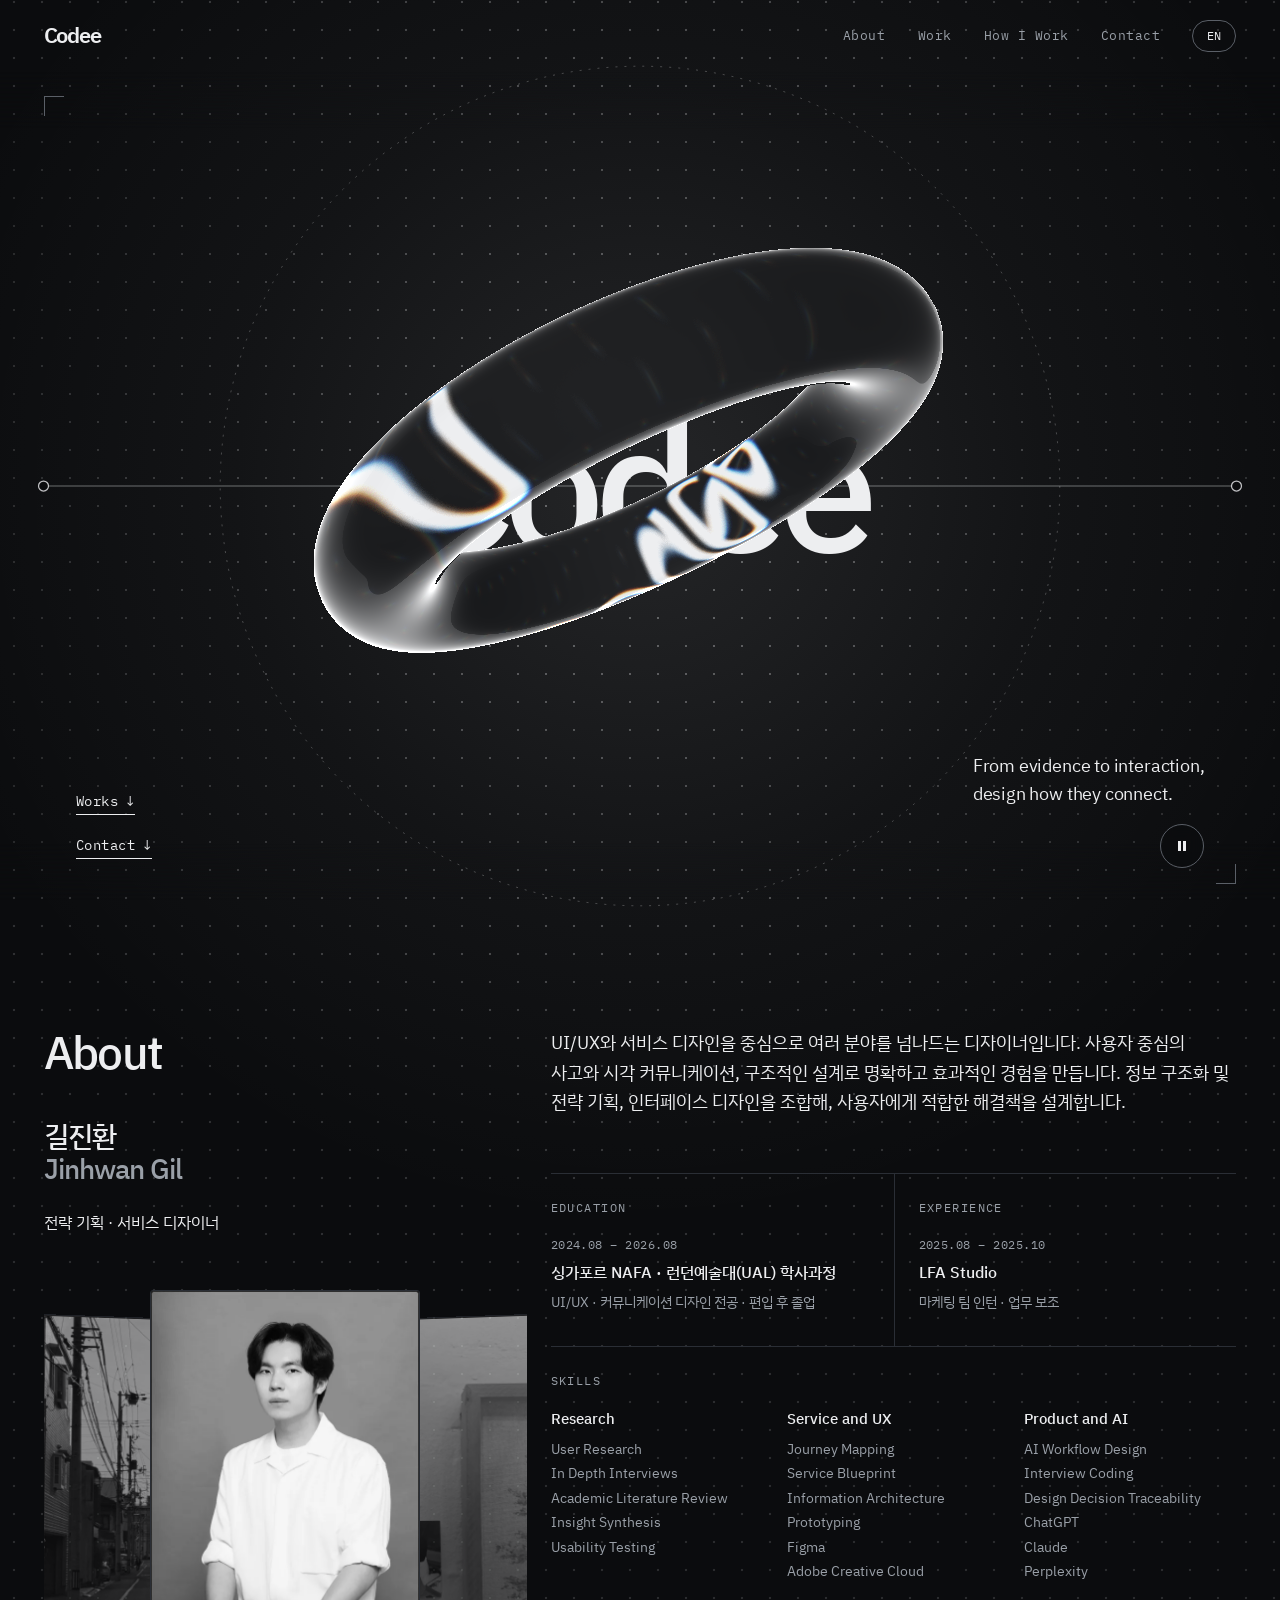
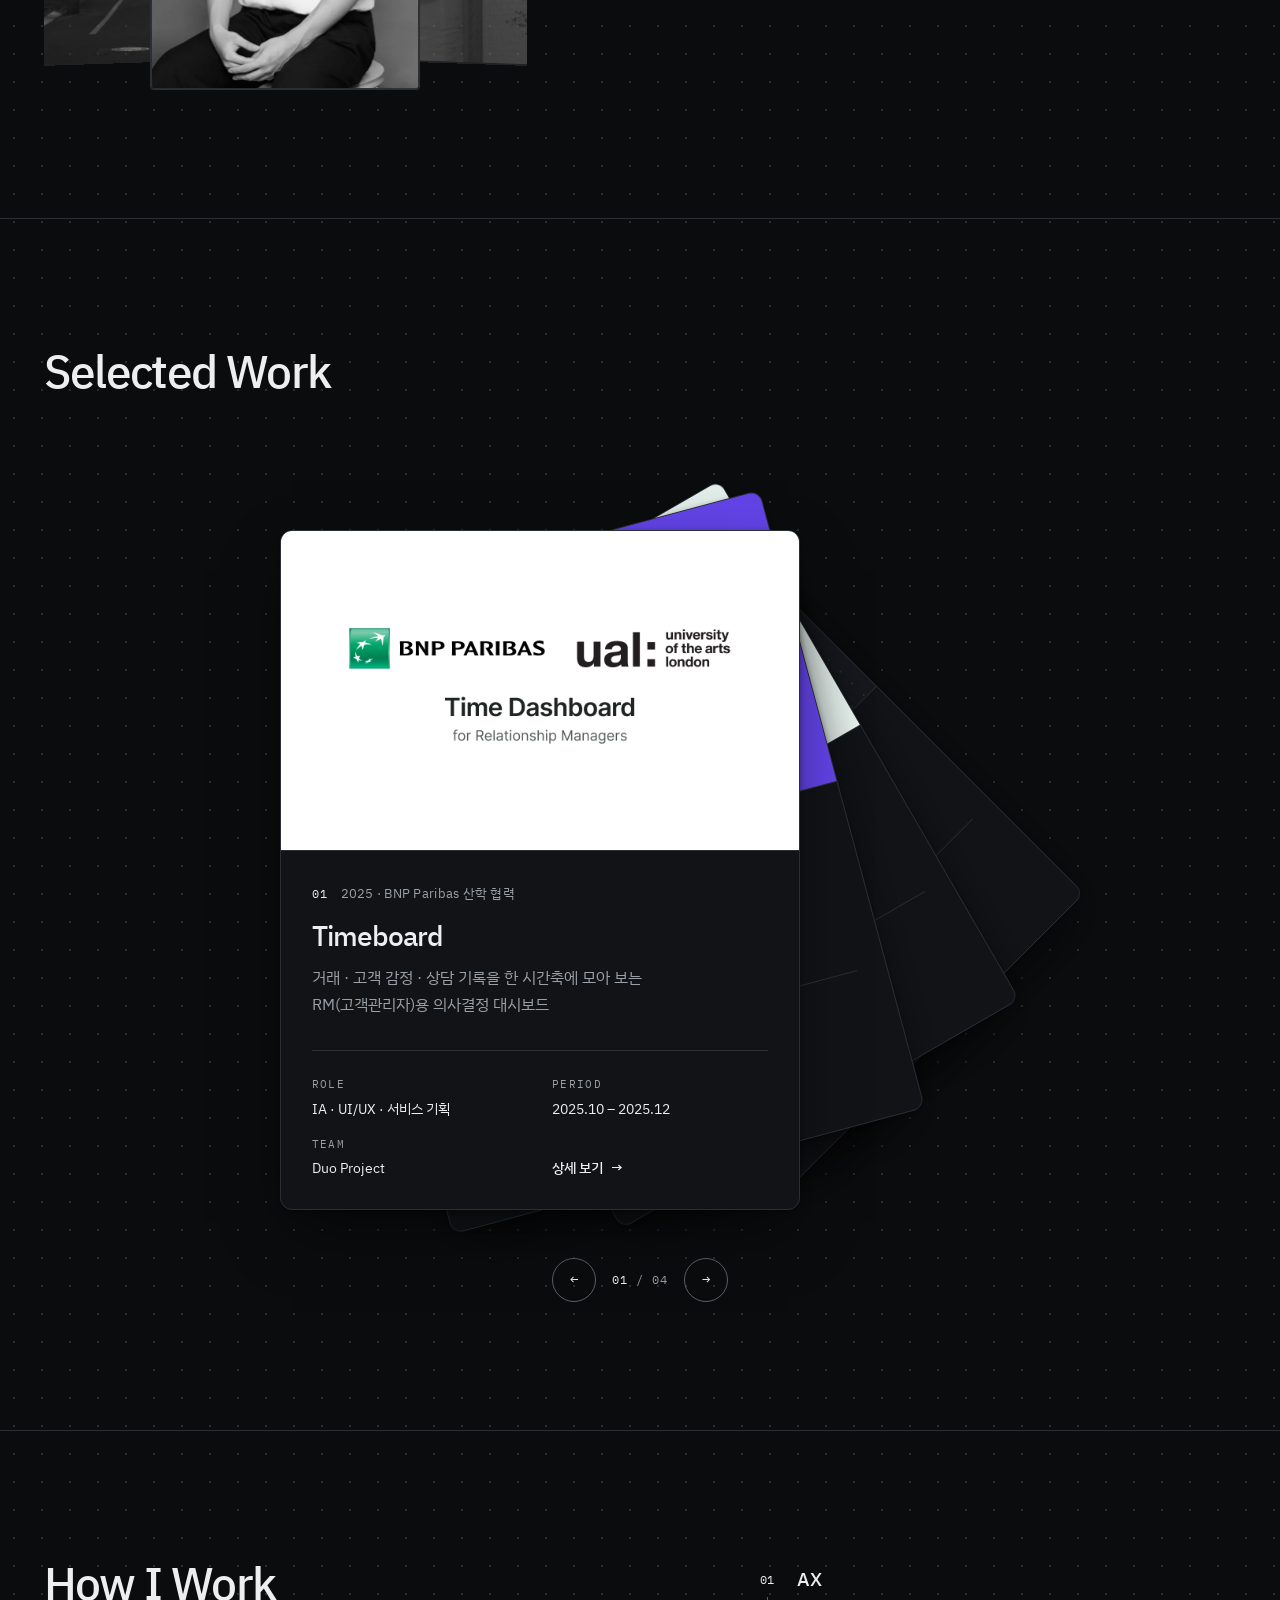
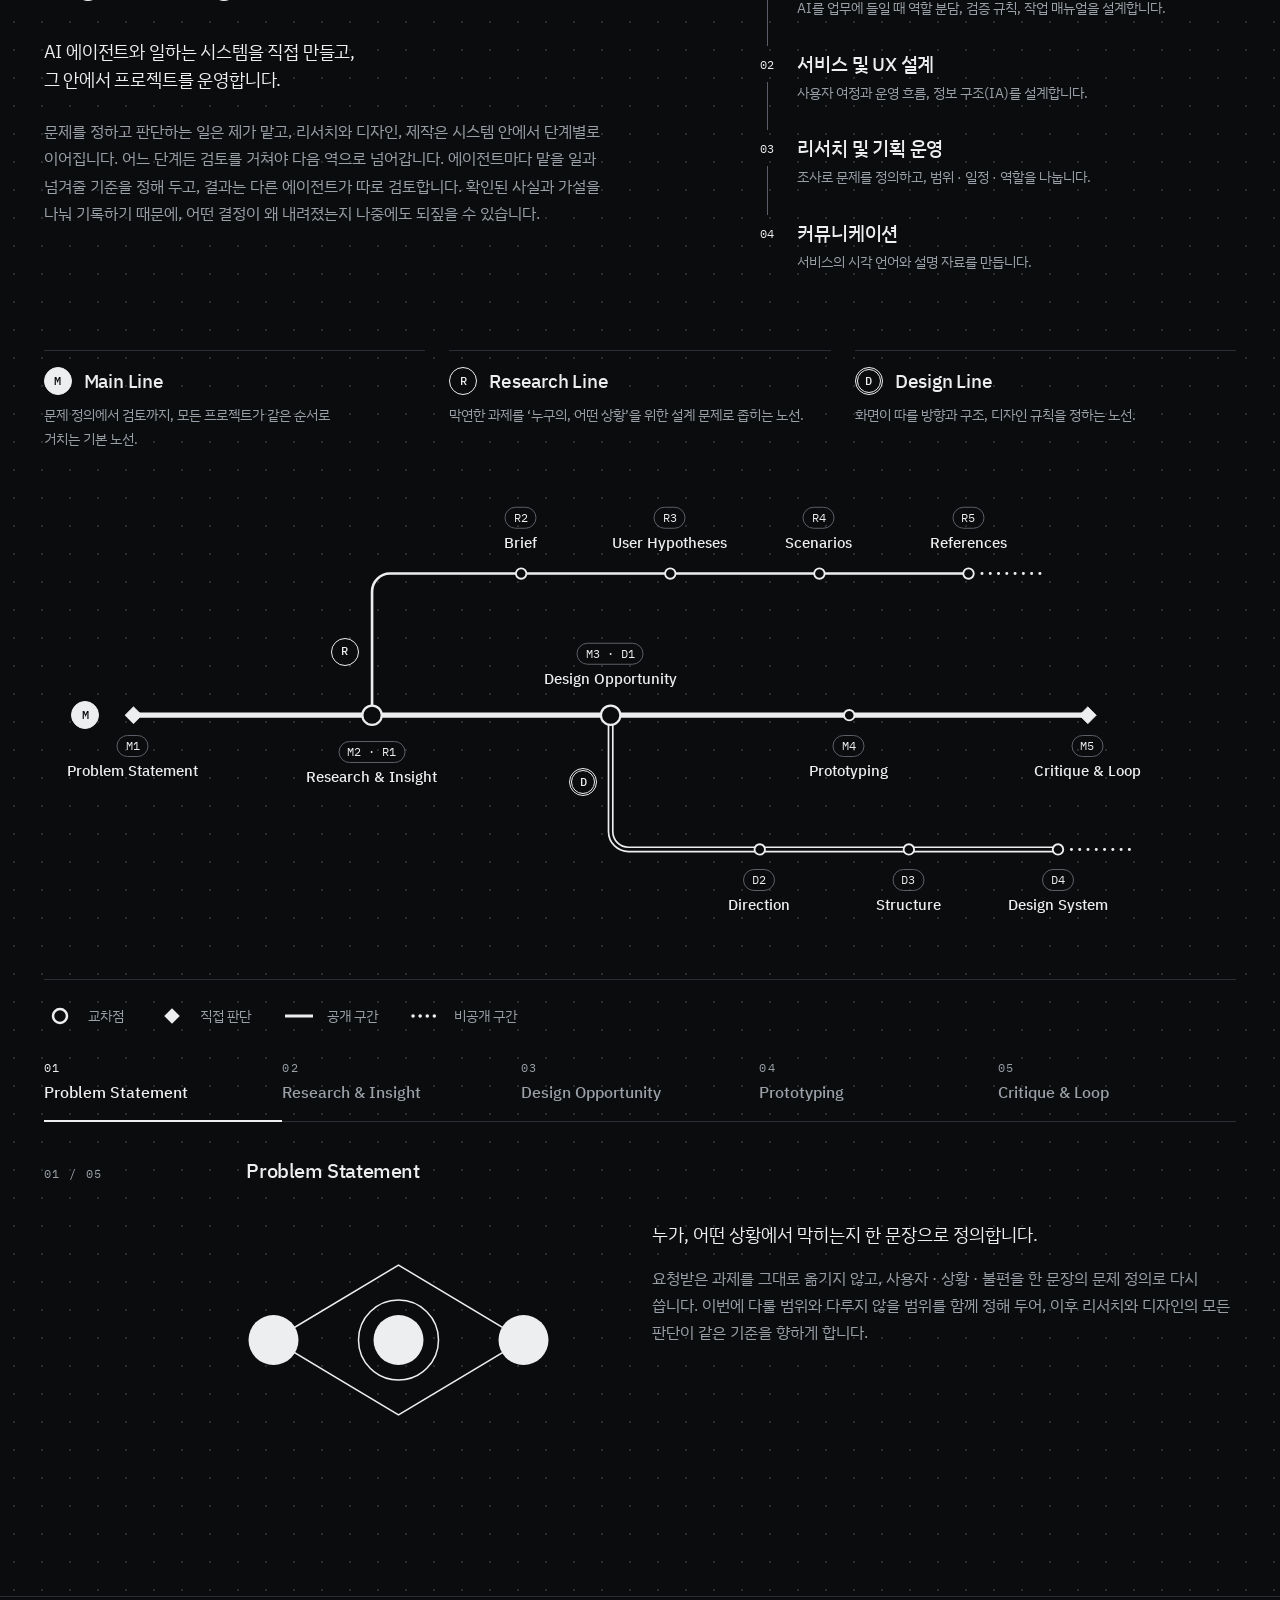
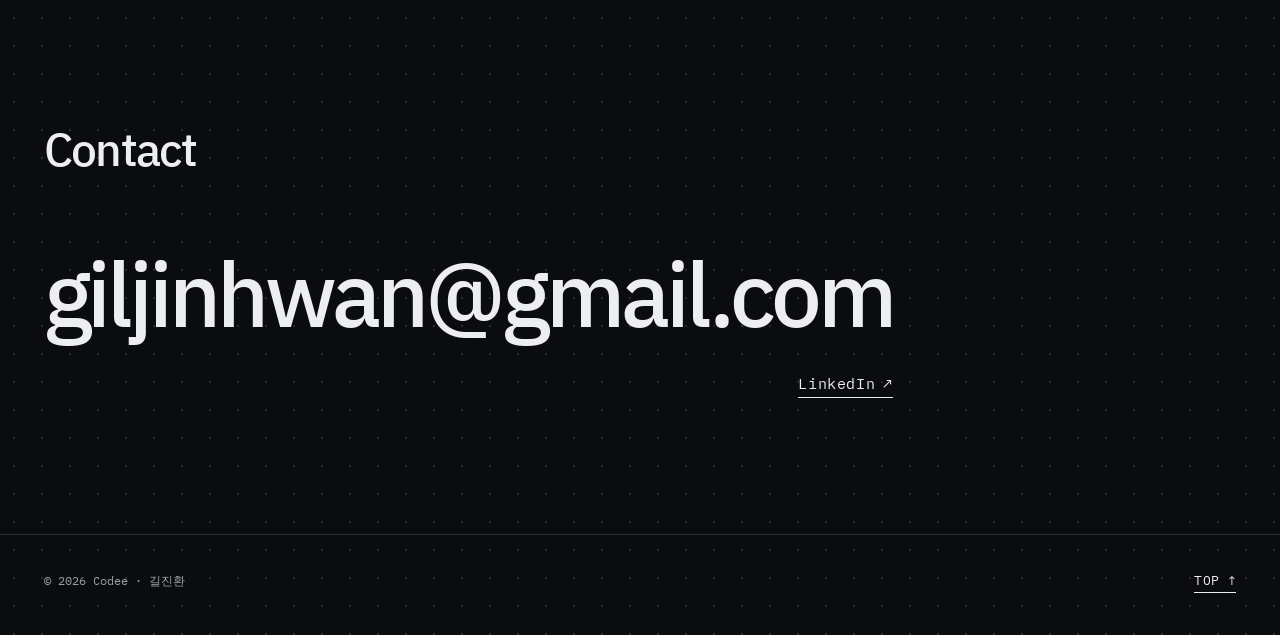
==== commit 925c9bcb: "Connect jinhwan-codee.com Co-Authored-By: Claude Opus 5.5 <noreply@anthropic.com>" ====
--- a/index.html
+++ b/index.html
@@ -11,10 +11,10 @@
   <meta property="og:title" content="Codee — 길진환 · 전략 기획 · 서비스 디자이너">
   <meta property="og:description" content="문제의 근거부터 화면의 흐름까지, 연결을 설계합니다.">
   <meta property="og:locale" content="ko_KR">
-  <meta property="og:url" content="https://jinhwan-ship-it.github.io/Codee_-Website/">
-  <link rel="canonical" href="https://jinhwan-ship-it.github.io/Codee_-Website/">
-  <link rel="alternate" hreflang="ko" href="https://jinhwan-ship-it.github.io/Codee_-Website/">
-  <link rel="alternate" hreflang="en" href="https://jinhwan-ship-it.github.io/Codee_-Website/en/">
+  <meta property="og:url" content="https://jinhwan-codee.com/">
+  <link rel="canonical" href="https://jinhwan-codee.com/">
+  <link rel="alternate" hreflang="ko" href="https://jinhwan-codee.com/">
+  <link rel="alternate" hreflang="en" href="https://jinhwan-codee.com/en/">
   <link rel="preconnect" href="https://fonts.googleapis.com">
   <link rel="preconnect" href="https://fonts.gstatic.com" crossorigin>
   <link rel="stylesheet" href="https://fonts.googleapis.com/css2?family=IBM+Plex+Mono:wght@400;500&family=IBM+Plex+Sans+KR:wght@400;500;600&display=swap">
